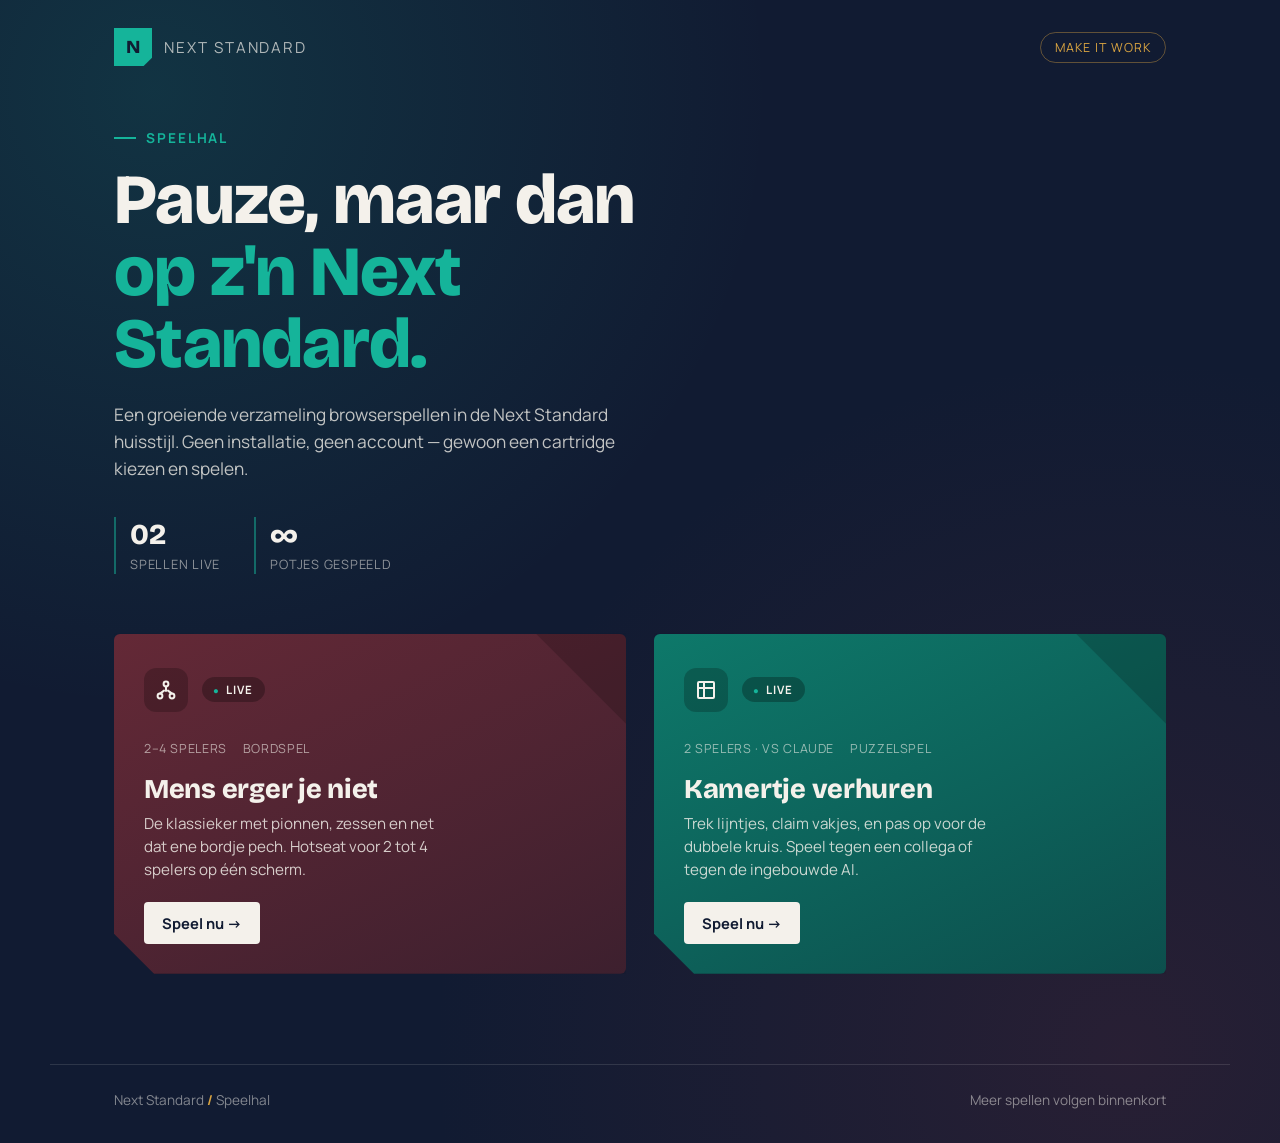
==== index.html @ e5231ab9 "Update game links in index.html" ====
<!DOCTYPE html>
<html lang="nl">
<head>
<meta charset="UTF-8">
<meta name="viewport" content="width=device-width, initial-scale=1.0">
<title>Next Standard — Speelhal</title>
<link rel="preconnect" href="https://fonts.googleapis.com">
<link rel="preconnect" href="https://fonts.gstatic.com" crossorigin>
<link href="https://fonts.googleapis.com/css2?family=Bricolage+Grotesque:opsz,wght@12..96,400..800&family=Manrope:wght@400;500;600;700&display=swap" rel="stylesheet">
<style>
  :root{
    --mint:#15B49A;
    --mint-deep:#0E8A76;
    --navy:#1B2A4A;
    --navy-deep:#111B32;
    --bordeaux:#7A2E3B;
    --oker:#D9A441;
    --paper:#F4F1EB;
    --ink:#101418;
    --card-radius:6px;
  }
  *{box-sizing:border-box;}
  html,body{margin:0;padding:0;}
  body{
    background:var(--navy-deep);
    background-image:
      radial-gradient(circle at 12% 8%, rgba(21,180,154,0.16), transparent 40%),
      radial-gradient(circle at 88% 92%, rgba(122,46,59,0.22), transparent 45%);
    color:var(--paper);
    font-family:'Manrope', sans-serif;
    min-height:100vh;
    overflow-x:hidden;
  }
  h1,h2,h3,.display{
    font-family:'Bricolage Grotesque', sans-serif;
    font-weight:800;
    letter-spacing:-0.01em;
    margin:0;
  }

  /* ---------- Topbar ---------- */
  .topbar{
    display:flex;
    align-items:center;
    justify-content:space-between;
    padding:28px clamp(20px,5vw,64px) 0;
    max-width:1180px;
    margin:0 auto;
  }
  .brandmark{
    display:flex;
    align-items:center;
    gap:12px;
  }
  .brandmark .n{
    width:38px;height:38px;
    background:var(--mint);
    color:var(--navy-deep);
    display:flex;align-items:center;justify-content:center;
    font-family:'Bricolage Grotesque',sans-serif;
    font-weight:800;
    font-size:1.15rem;
    clip-path: polygon(0 0, 100% 0, 100% 78%, 78% 100%, 0 100%);
  }
  .brandmark span{
    font-size:0.95rem;
    letter-spacing:0.12em;
    text-transform:uppercase;
    color:rgba(244,241,235,0.7);
  }
  .tag-pill{
    font-size:0.78rem;
    letter-spacing:0.08em;
    text-transform:uppercase;
    color:var(--oker);
    border:1px solid rgba(217,164,65,0.4);
    padding:6px 14px;
    border-radius:999px;
  }

  /* ---------- Hero ---------- */
  .hero{
    position:relative;
    max-width:1180px;
    margin:0 auto;
    padding:56px clamp(20px,5vw,64px) 40px;
  }
  .eyebrow{
    display:inline-flex;
    align-items:center;
    gap:10px;
    color:var(--mint);
    font-size:0.85rem;
    font-weight:700;
    letter-spacing:0.14em;
    text-transform:uppercase;
    margin-bottom:18px;
  }
  .eyebrow::before{
    content:"";
    width:22px;height:2px;
    background:var(--mint);
    display:inline-block;
  }
  .hero h1{
    font-size:clamp(2.4rem, 6vw, 4.4rem);
    line-height:1.02;
    max-width:14ch;
  }
  .hero h1 em{
    font-style:normal;
    color:var(--mint);
  }
  .hero p{
    max-width:46ch;
    margin-top:22px;
    font-size:1.08rem;
    line-height:1.55;
    color:rgba(244,241,235,0.78);
  }
  .hero-count{
    margin-top:34px;
    display:flex;
    gap:34px;
    flex-wrap:wrap;
  }
  .hero-count div{
    border-left:2px solid rgba(21,180,154,0.5);
    padding-left:14px;
  }
  .hero-count .num{
    font-family:'Bricolage Grotesque',sans-serif;
    font-weight:800;
    font-size:1.8rem;
    color:var(--paper);
    display:block;
  }
  .hero-count .lbl{
    font-size:0.8rem;
    color:rgba(244,241,235,0.55);
    text-transform:uppercase;
    letter-spacing:0.06em;
  }

  /* ---------- Cartridge shelf ---------- */
  .shelf{
    max-width:1180px;
    margin:0 auto;
    padding:20px clamp(20px,5vw,64px) 90px;
    display:grid;
    grid-template-columns:1fr 1fr;
    gap:28px;
  }
  @media (max-width:760px){
    .shelf{grid-template-columns:1fr;}
  }

  .cartridge{
    position:relative;
    border-radius:var(--card-radius);
    padding:34px 30px 30px;
    min-height:340px;
    display:flex;
    flex-direction:column;
    justify-content:flex-end;
    text-decoration:none;
    color:inherit;
    overflow:hidden;
    isolation:isolate;
    transition:transform 0.35s cubic-bezier(.2,.8,.2,1), box-shadow 0.35s ease;
    box-shadow:0 18px 40px -18px rgba(0,0,0,0.55);
    clip-path: polygon(0 0, 100% 0, 100% 100%, 40px 100%, 0 calc(100% - 40px));
  }
  .cartridge:hover{
    transform:translateY(-6px);
    box-shadow:0 26px 52px -18px rgba(0,0,0,0.65);
  }
  .cartridge:focus-visible{
    outline:3px solid var(--paper);
    outline-offset:3px;
  }
  .cartridge .notch{
    position:absolute;
    top:0; right:0;
    width:90px;height:90px;
    background:rgba(0,0,0,0.18);
    clip-path: polygon(100% 0, 100% 100%, 0 0);
  }
  .cartridge .top-row{
    display:flex;
    align-items:center;
    gap:14px;
    margin-bottom:auto;
  }
  .cartridge .glyph{
    flex:none;
    width:44px;height:44px;
    border-radius:12px;
    display:flex;align-items:center;justify-content:center;
    background:rgba(0,0,0,0.22);
  }
  .cartridge .glyph svg{width:24px;height:24px;}

  .cartridge.mens{
    background:
      linear-gradient(155deg, rgba(11,20,36,0.2), rgba(11,20,36,0.55)),
      var(--bordeaux);
  }
  .cartridge.kamertje{
    background:
      linear-gradient(155deg, rgba(11,20,36,0.15), rgba(11,20,36,0.5)),
      var(--mint-deep);
  }

  .cartridge .status{
    font-size:0.72rem;
    font-weight:700;
    letter-spacing:0.1em;
    text-transform:uppercase;
    color:var(--paper);
    background:rgba(0,0,0,0.28);
    padding:5px 11px;
    border-radius:999px;
  }
  .cartridge .status::before{
    content:"●";
    color:var(--mint);
    margin-right:6px;
    font-size:0.6rem;
  }


  .cartridge h2{
    font-size:1.7rem;
    margin-bottom:8px;
  }
  .cartridge p{
    margin:0 0 20px;
    font-size:0.95rem;
    color:rgba(244,241,235,0.82);
    max-width:34ch;
    line-height:1.5;
  }
  .cartridge .cta{
    display:inline-flex;
    align-items:center;
    gap:8px;
    font-weight:700;
    font-size:0.92rem;
    color:var(--navy-deep);
    background:var(--paper);
    padding:11px 18px;
    border-radius:4px;
    width:fit-content;
    transition:gap 0.2s ease;
  }
  .cartridge:hover .cta{ gap:13px; }
  .cartridge .meta{
    display:flex;
    gap:16px;
    margin-bottom:16px;
    font-size:0.78rem;
    color:rgba(244,241,235,0.6);
    text-transform:uppercase;
    letter-spacing:0.05em;
  }

  /* ---------- Footer ---------- */
  footer{
    border-top:1px solid rgba(244,241,235,0.12);
    padding:26px clamp(20px,5vw,64px) 34px;
    max-width:1180px;
    margin:0 auto;
    display:flex;
    justify-content:space-between;
    align-items:center;
    flex-wrap:wrap;
    gap:10px;
  }
  footer .slash{
    font-size:0.85rem;
    color:rgba(244,241,235,0.5);
  }
  footer .slash b{ color:var(--oker); font-style:normal; }

  @media (prefers-reduced-motion: reduce){
    .cartridge{ transition:none; }
  }
</style>
</head>
<body>

  <div class="topbar">
    <div class="brandmark">
      <div class="n">N</div>
      <span>Next Standard</span>
    </div>
    <div class="tag-pill">Make it work</div>
  </div>

  <section class="hero">
    <div class="eyebrow">Speelhal</div>
    <h1>Pauze, maar dan <em>op z'n Next Standard.</em></h1>
    <p>Een groeiende verzameling browserspellen in de Next Standard huisstijl. Geen installatie, geen account — gewoon een cartridge kiezen en spelen.</p>
    <div class="hero-count">
      <div><span class="num">02</span><span class="lbl">Spellen live</span></div>
      <div><span class="num">∞</span><span class="lbl">Potjes gespeeld</span></div>
    </div>
  </section>

  <section class="shelf">

    <a class="cartridge mens" href="https://nickpraas.github.io/nextgames/mensergerjeniet.html" target="_blank" rel="noopener">
      <div class="notch"></div>
      <div class="top-row">
        <div class="glyph">
          <svg viewBox="0 0 24 24" fill="none" stroke="#F4F1EB" stroke-width="2" stroke-linecap="round" stroke-linejoin="round">
            <circle cx="6" cy="18" r="2.4"/>
            <circle cx="18" cy="18" r="2.4"/>
            <circle cx="12" cy="6" r="2.4"/>
            <path d="M12 8.4V13M6 15.6l4-3M18 15.6l-4-3"/>
          </svg>
        </div>
        <span class="status">Live</span>
      </div>
      <div class="meta">
        <span>2–4 spelers</span>
        <span>Bordspel</span>
      </div>
      <h2>Mens erger je niet</h2>
      <p>De klassieker met pionnen, zessen en net dat ene bordje pech. Hotseat voor 2 tot 4 spelers op één scherm.</p>
      <span class="cta">Speel nu →</span>
    </a>

    <a class="cartridge kamertje" href="https://nickpraas.github.io/nextgames/kamertjeverhuren.html" target="_blank" rel="noopener">
      <div class="notch"></div>
      <div class="top-row">
        <div class="glyph">
          <svg viewBox="0 0 24 24" fill="none" stroke="#F4F1EB" stroke-width="2" stroke-linecap="round" stroke-linejoin="round">
            <rect x="4" y="4" width="16" height="16" rx="1"/>
            <path d="M4 10h16M10 4v16"/>
          </svg>
        </div>
        <span class="status">Live</span>
      </div>
      <div class="meta">
        <span>2 spelers · vs Claude</span>
        <span>Puzzelspel</span>
      </div>
      <h2>Kamertje verhuren</h2>
      <p>Trek lijntjes, claim vakjes, en pas op voor de dubbele kruis. Speel tegen een collega of tegen de ingebouwde AI.</p>
      <span class="cta">Speel nu →</span>
    </a>

  </section>

  <footer>
    <div class="slash">Next Standard <b>/</b> Speelhal</div>
    <div class="slash">Meer spellen volgen binnenkort</div>
  </footer>

</body>
</html>
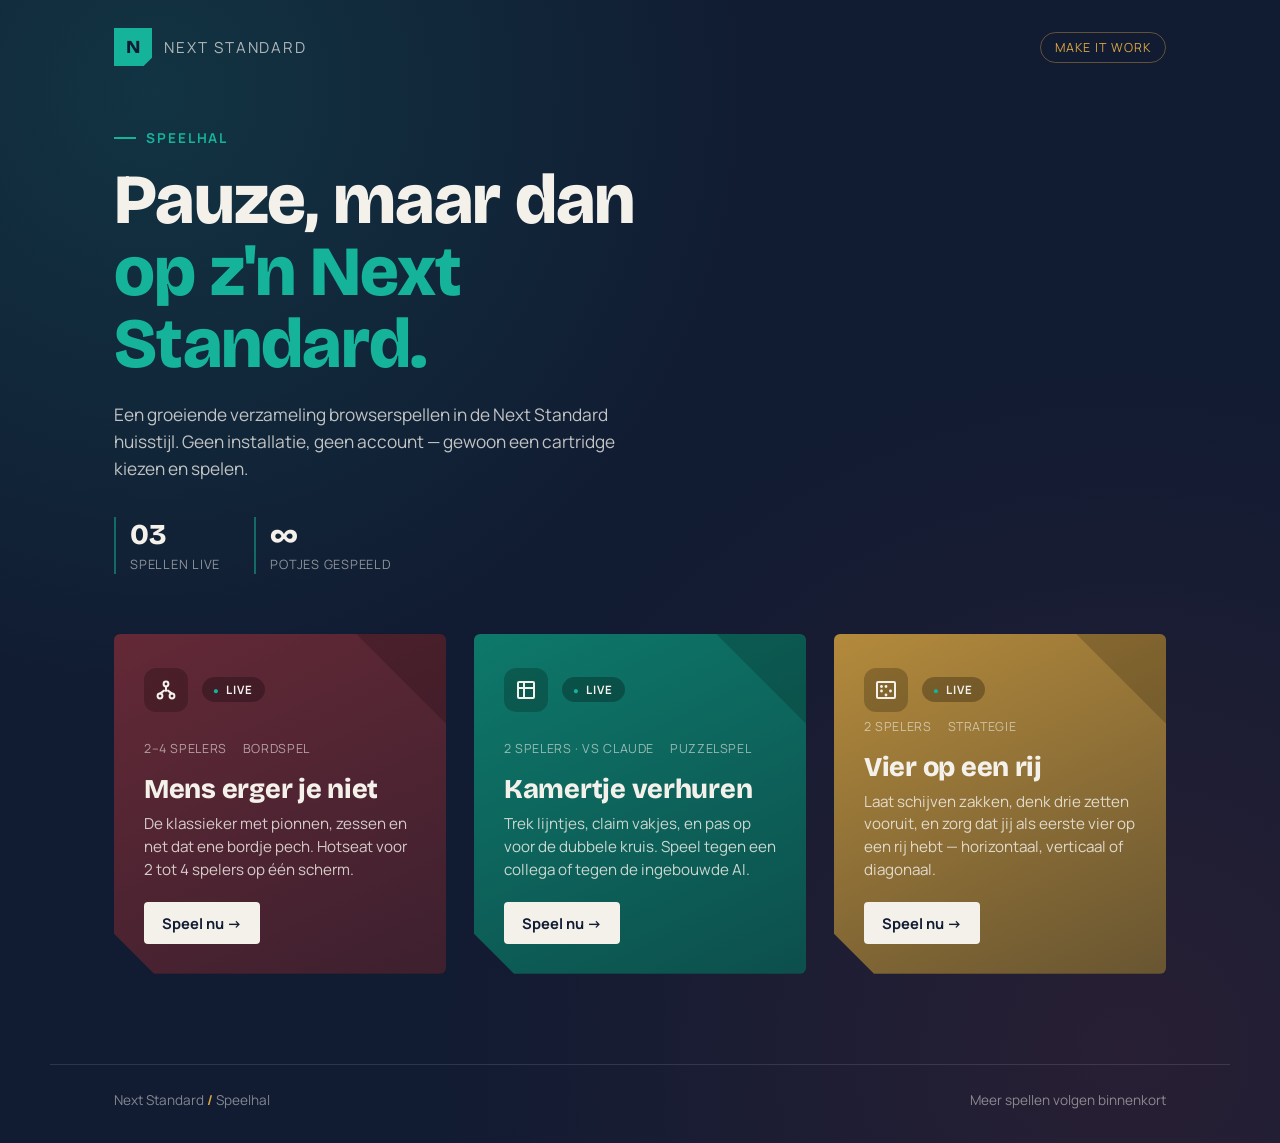
==== commit 45ab79a6: "Update grid layout and add new game section" ====
--- a/index.html
+++ b/index.html
@@ -148,10 +148,13 @@
     margin:0 auto;
     padding:20px clamp(20px,5vw,64px) 90px;
     display:grid;
-    grid-template-columns:1fr 1fr;
+    grid-template-columns:repeat(auto-fit, minmax(280px, 1fr));
     gap:28px;
   }
-  @media (max-width:760px){
+  @media (max-width:900px){
+    .shelf{grid-template-columns:1fr 1fr;}
+  }
+  @media (max-width:600px){
     .shelf{grid-template-columns:1fr;}
   }
 
@@ -211,6 +214,11 @@
       linear-gradient(155deg, rgba(11,20,36,0.15), rgba(11,20,36,0.5)),
       var(--mint-deep);
   }
+  .cartridge.vier{
+    background:
+      linear-gradient(155deg, rgba(11,20,36,0.18), rgba(11,20,36,0.55)),
+      var(--oker);
+  }
 
   .cartridge .status{
     font-size:0.72rem;
@@ -303,7 +311,7 @@
     <h1>Pauze, maar dan <em>op z'n Next Standard.</em></h1>
     <p>Een groeiende verzameling browserspellen in de Next Standard huisstijl. Geen installatie, geen account — gewoon een cartridge kiezen en spelen.</p>
     <div class="hero-count">
-      <div><span class="num">02</span><span class="lbl">Spellen live</span></div>
+      <div><span class="num">03</span><span class="lbl">Spellen live</span></div>
       <div><span class="num">∞</span><span class="lbl">Potjes gespeeld</span></div>
     </div>
   </section>
@@ -352,6 +360,30 @@
       <span class="cta">Speel nu →</span>
     </a>
 
+    <a class="cartridge vier" href="https://nickpraas.github.io/nextgames/vieropeenrij.html" target="_blank" rel="noopener">
+      <div class="notch"></div>
+      <div class="top-row">
+        <div class="glyph">
+          <svg viewBox="0 0 24 24" fill="none" stroke="#F4F1EB" stroke-width="2" stroke-linecap="round" stroke-linejoin="round">
+            <rect x="3" y="4" width="18" height="16" rx="1"/>
+            <circle cx="7.5" cy="8.5" r="1.4" fill="#F4F1EB" stroke="none"/>
+            <circle cx="12" cy="8.5" r="1.4" fill="#F4F1EB" stroke="none"/>
+            <circle cx="7.5" cy="13" r="1.4" fill="#F4F1EB" stroke="none"/>
+            <circle cx="16.5" cy="13" r="1.4" fill="#F4F1EB" stroke="none"/>
+            <circle cx="12" cy="17" r="1.4" fill="#F4F1EB" stroke="none"/>
+          </svg>
+        </div>
+        <span class="status">Live</span>
+      </div>
+      <div class="meta">
+        <span>2 spelers</span>
+        <span>Strategie</span>
+      </div>
+      <h2>Vier op een rij</h2>
+      <p>Laat schijven zakken, denk drie zetten vooruit, en zorg dat jij als eerste vier op een rij hebt — horizontaal, verticaal of diagonaal.</p>
+      <span class="cta">Speel nu →</span>
+    </a>
+
   </section>
 
   <footer>
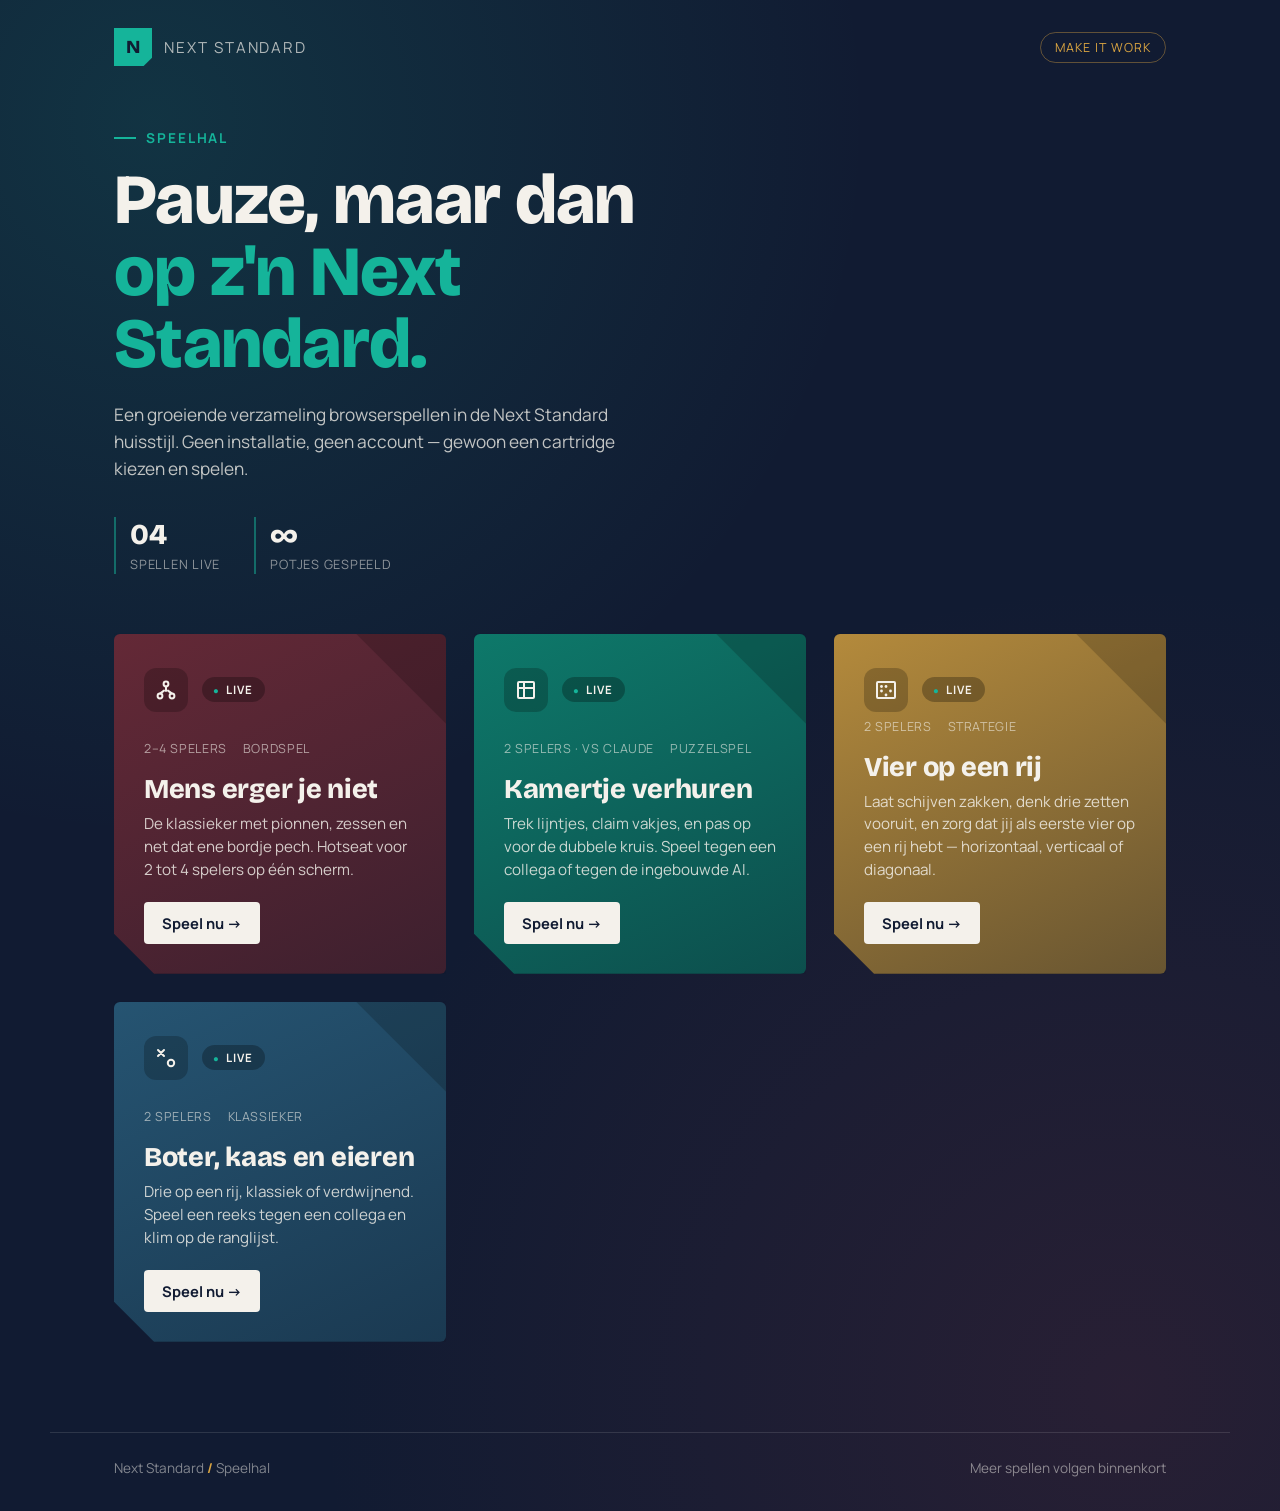
==== commit d4452079: "Add files via upload" ====
--- a/index.html
+++ b/index.html
@@ -15,6 +15,7 @@
     --navy-deep:#111B32;
     --bordeaux:#7A2E3B;
     --oker:#D9A441;
+    --petrol:#2A5F7F;
     --paper:#F4F1EB;
     --ink:#101418;
     --card-radius:6px;
@@ -219,6 +220,11 @@
       linear-gradient(155deg, rgba(11,20,36,0.18), rgba(11,20,36,0.55)),
       var(--oker);
   }
+  .cartridge.boter{
+    background:
+      linear-gradient(155deg, rgba(11,20,36,0.15), rgba(11,20,36,0.5)),
+      var(--petrol);
+  }
 
   .cartridge .status{
     font-size:0.72rem;
@@ -311,7 +317,7 @@
     <h1>Pauze, maar dan <em>op z'n Next Standard.</em></h1>
     <p>Een groeiende verzameling browserspellen in de Next Standard huisstijl. Geen installatie, geen account — gewoon een cartridge kiezen en spelen.</p>
     <div class="hero-count">
-      <div><span class="num">03</span><span class="lbl">Spellen live</span></div>
+      <div><span class="num">04</span><span class="lbl">Spellen live</span></div>
       <div><span class="num">∞</span><span class="lbl">Potjes gespeeld</span></div>
     </div>
   </section>
@@ -384,6 +390,26 @@
       <span class="cta">Speel nu →</span>
     </a>
 
+    <a class="cartridge boter" href="https://nickpraas.github.io/nextgames/boterkaaseieren.html" target="_blank" rel="noopener">
+      <div class="notch"></div>
+      <div class="top-row">
+        <div class="glyph">
+          <svg viewBox="0 0 24 24" fill="none" stroke="#F4F1EB" stroke-width="2" stroke-linecap="round" stroke-linejoin="round">
+            <path d="M4 4l6 6M10 4l-6 6"/>
+            <circle cx="17" cy="17" r="3.2"/>
+          </svg>
+        </div>
+        <span class="status">Live</span>
+      </div>
+      <div class="meta">
+        <span>2 spelers</span>
+        <span>Klassieker</span>
+      </div>
+      <h2>Boter, kaas en eieren</h2>
+      <p>Drie op een rij, klassiek of verdwijnend. Speel een reeks tegen een collega en klim op de ranglijst.</p>
+      <span class="cta">Speel nu →</span>
+    </a>
+
   </section>
 
   <footer>
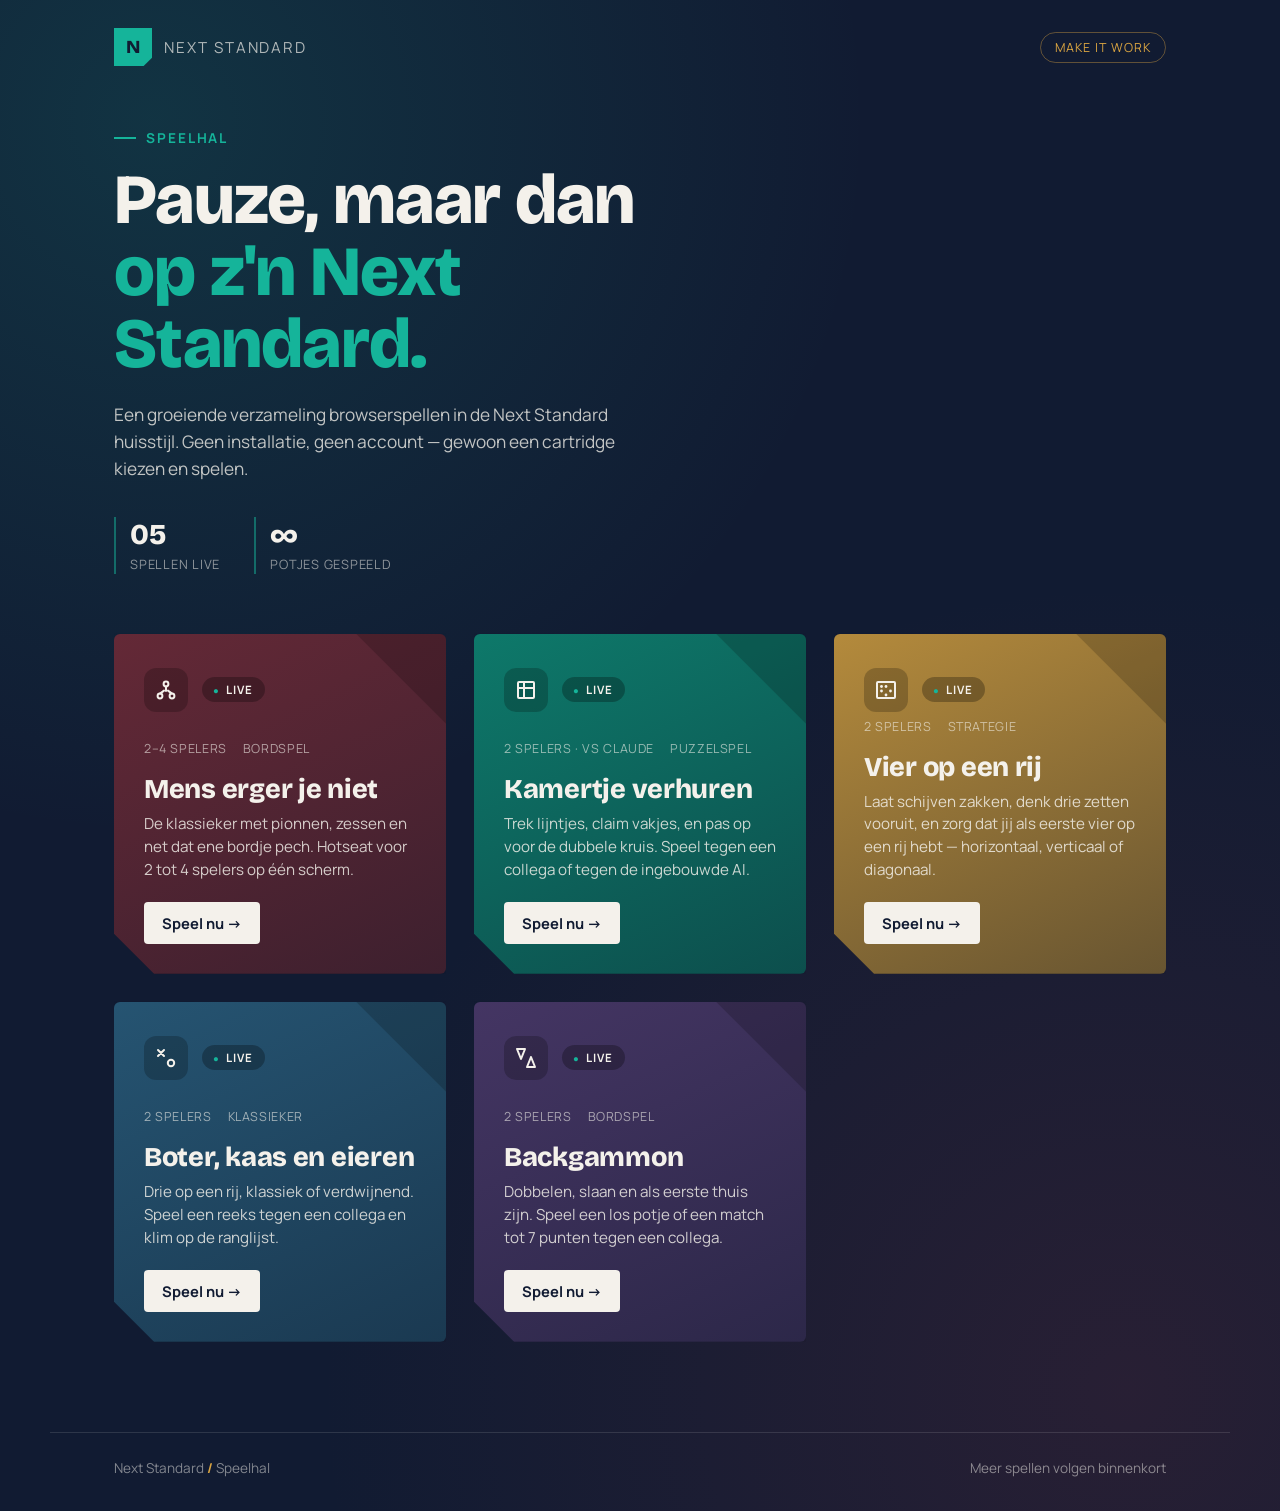
==== commit 408cea72: "Add files via upload" ====
--- a/index.html
+++ b/index.html
@@ -16,6 +16,7 @@
     --bordeaux:#7A2E3B;
     --oker:#D9A441;
     --petrol:#2A5F7F;
+    --aubergine:#4E3B6E;
     --paper:#F4F1EB;
     --ink:#101418;
     --card-radius:6px;
@@ -225,6 +226,11 @@
       linear-gradient(155deg, rgba(11,20,36,0.15), rgba(11,20,36,0.5)),
       var(--petrol);
   }
+  .cartridge.backgammon{
+    background:
+      linear-gradient(155deg, rgba(11,20,36,0.15), rgba(11,20,36,0.5)),
+      var(--aubergine);
+  }
 
   .cartridge .status{
     font-size:0.72rem;
@@ -317,7 +323,7 @@
     <h1>Pauze, maar dan <em>op z'n Next Standard.</em></h1>
     <p>Een groeiende verzameling browserspellen in de Next Standard huisstijl. Geen installatie, geen account — gewoon een cartridge kiezen en spelen.</p>
     <div class="hero-count">
-      <div><span class="num">04</span><span class="lbl">Spellen live</span></div>
+      <div><span class="num">05</span><span class="lbl">Spellen live</span></div>
       <div><span class="num">∞</span><span class="lbl">Potjes gespeeld</span></div>
     </div>
   </section>
@@ -410,6 +416,26 @@
       <span class="cta">Speel nu →</span>
     </a>
 
+    <a class="cartridge backgammon" href="https://nickpraas.github.io/nextgames/backgammon.html" target="_blank" rel="noopener">
+      <div class="notch"></div>
+      <div class="top-row">
+        <div class="glyph">
+          <svg viewBox="0 0 24 24" fill="none" stroke="#F4F1EB" stroke-width="2" stroke-linecap="round" stroke-linejoin="round">
+            <path d="M3 3h8l-4 10z"/>
+            <path d="M13 21h8l-4-10z"/>
+          </svg>
+        </div>
+        <span class="status">Live</span>
+      </div>
+      <div class="meta">
+        <span>2 spelers</span>
+        <span>Bordspel</span>
+      </div>
+      <h2>Backgammon</h2>
+      <p>Dobbelen, slaan en als eerste thuis zijn. Speel een los potje of een match tot 7 punten tegen een collega.</p>
+      <span class="cta">Speel nu →</span>
+    </a>
+
   </section>
 
   <footer>
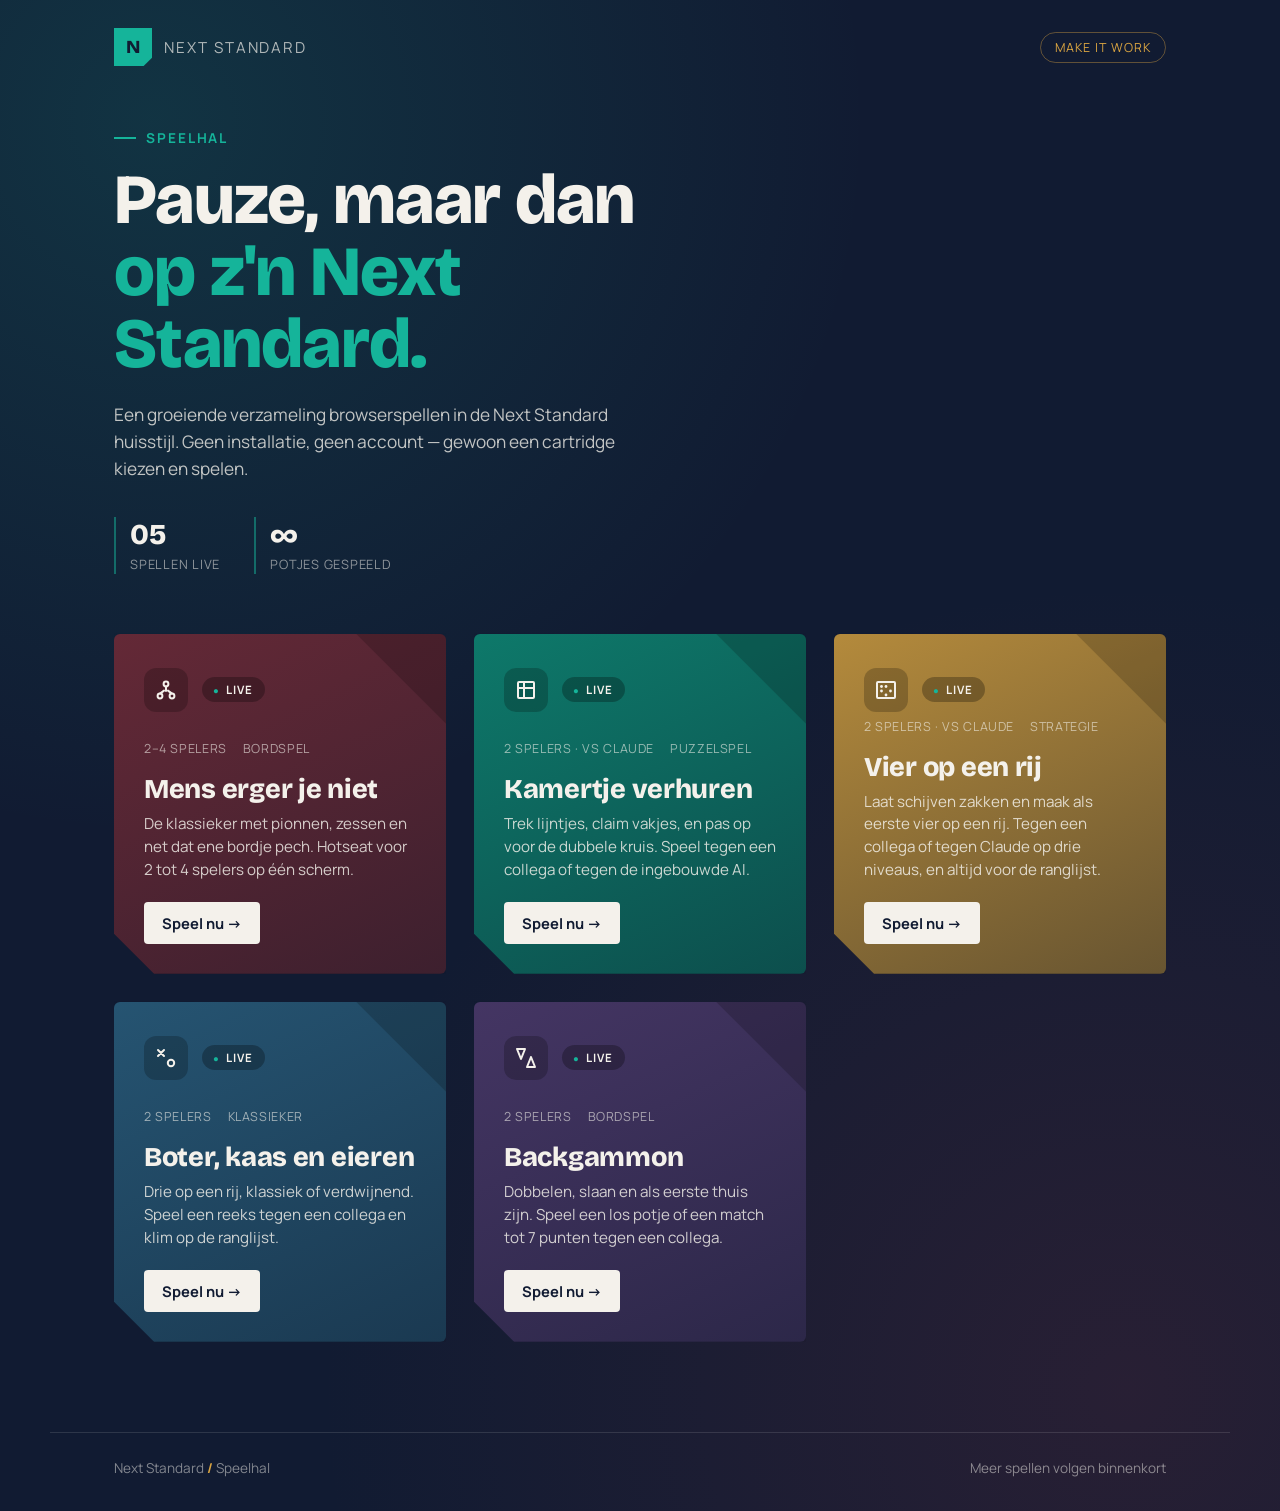
==== commit 44675ae4: "Add files via upload" ====
--- a/index.html
+++ b/index.html
@@ -388,11 +388,11 @@
         <span class="status">Live</span>
       </div>
       <div class="meta">
-        <span>2 spelers</span>
+        <span>2 spelers · vs Claude</span>
         <span>Strategie</span>
       </div>
       <h2>Vier op een rij</h2>
-      <p>Laat schijven zakken, denk drie zetten vooruit, en zorg dat jij als eerste vier op een rij hebt — horizontaal, verticaal of diagonaal.</p>
+      <p>Laat schijven zakken en maak als eerste vier op een rij. Tegen een collega of tegen Claude op drie niveaus, en altijd voor de ranglijst.</p>
       <span class="cta">Speel nu →</span>
     </a>
 
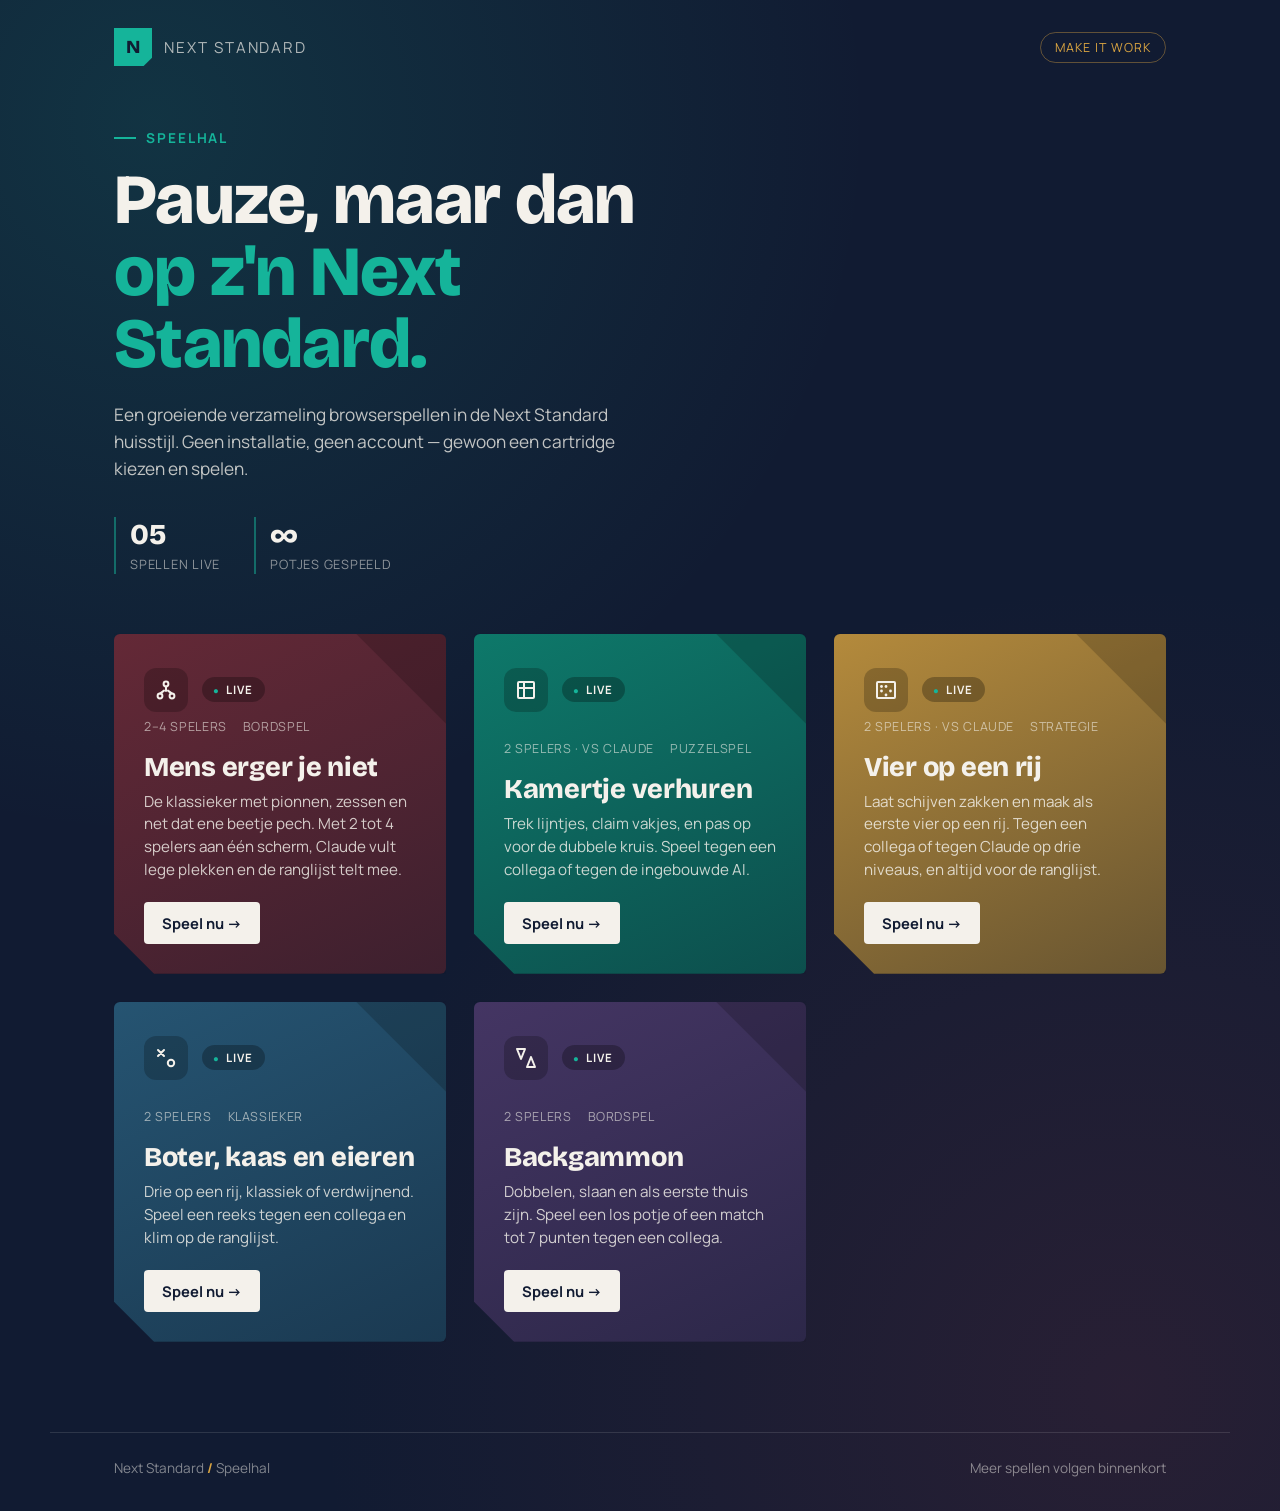
==== commit 38db3921: "Add files via upload" ====
--- a/index.html
+++ b/index.html
@@ -348,7 +348,7 @@
         <span>Bordspel</span>
       </div>
       <h2>Mens erger je niet</h2>
-      <p>De klassieker met pionnen, zessen en net dat ene bordje pech. Hotseat voor 2 tot 4 spelers op één scherm.</p>
+      <p>De klassieker met pionnen, zessen en net dat ene beetje pech. Met 2 tot 4 spelers aan één scherm, Claude vult lege plekken en de ranglijst telt mee.</p>
       <span class="cta">Speel nu →</span>
     </a>
 
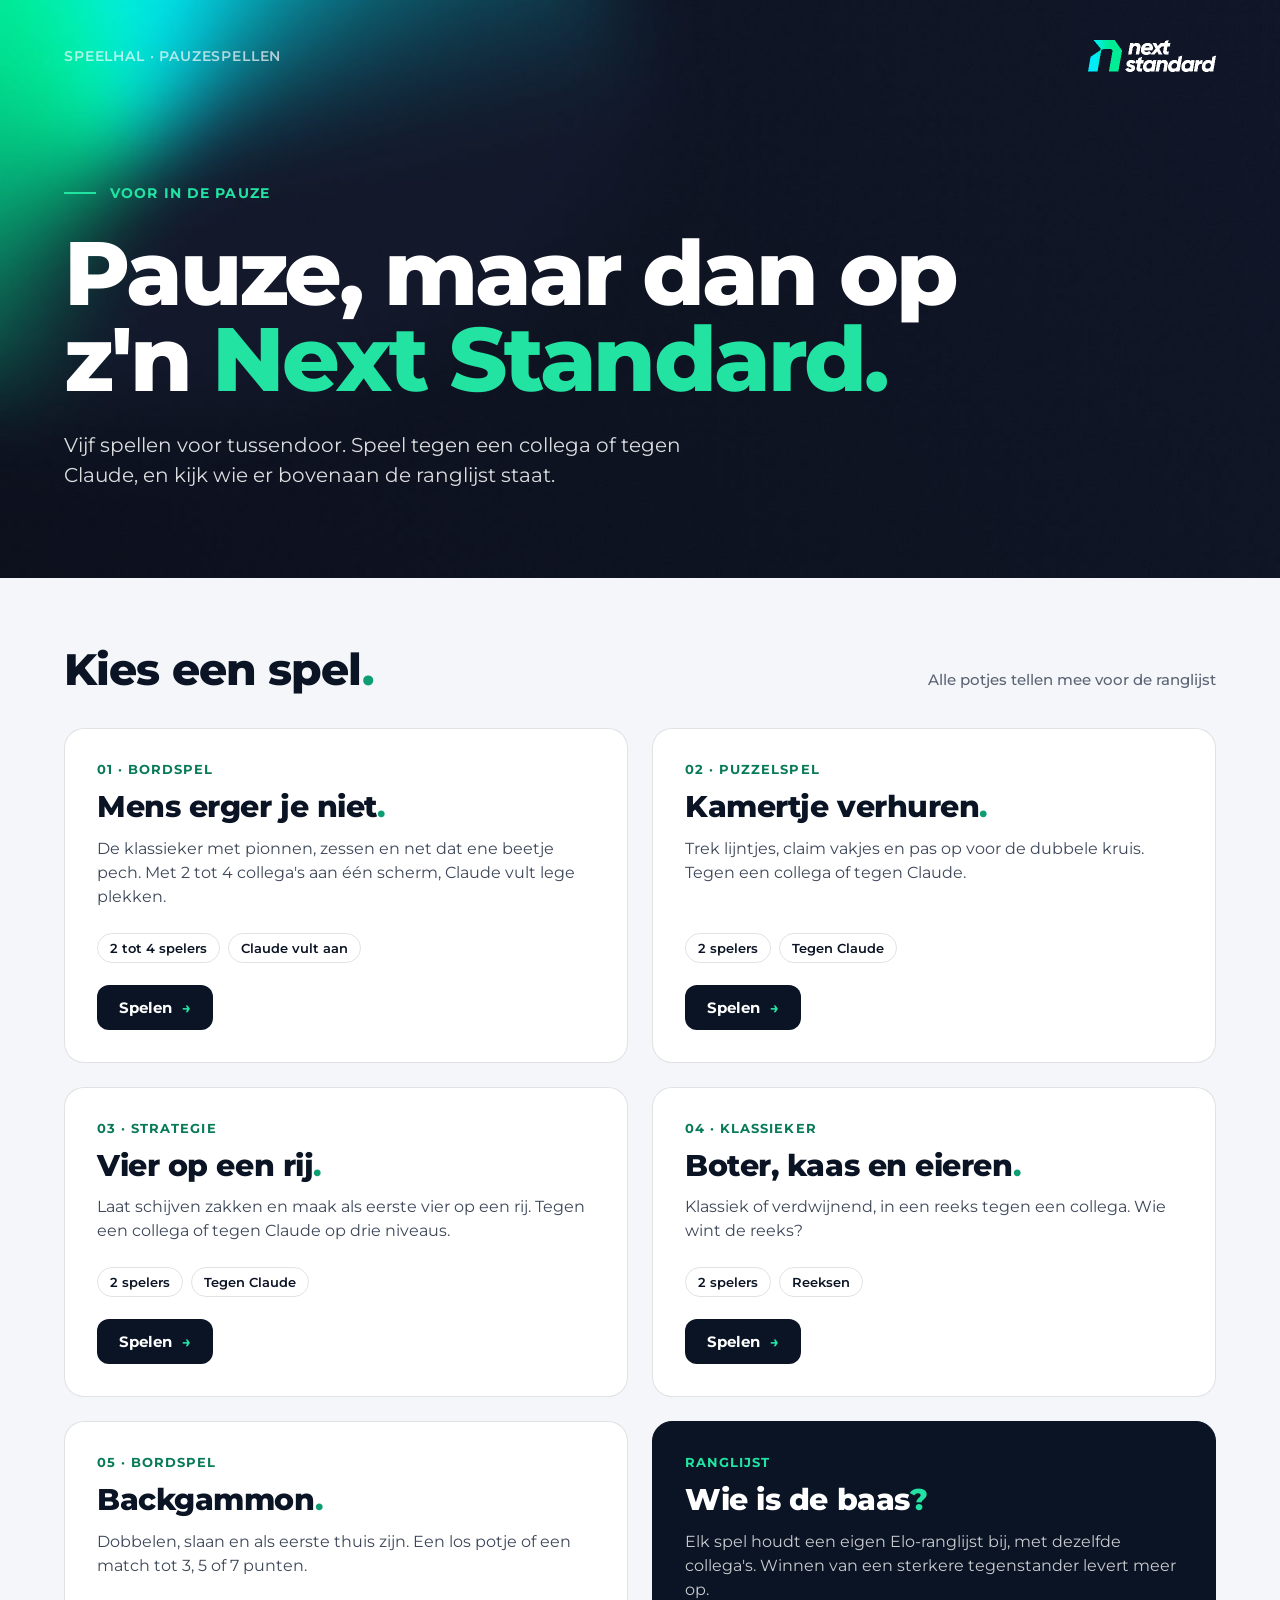
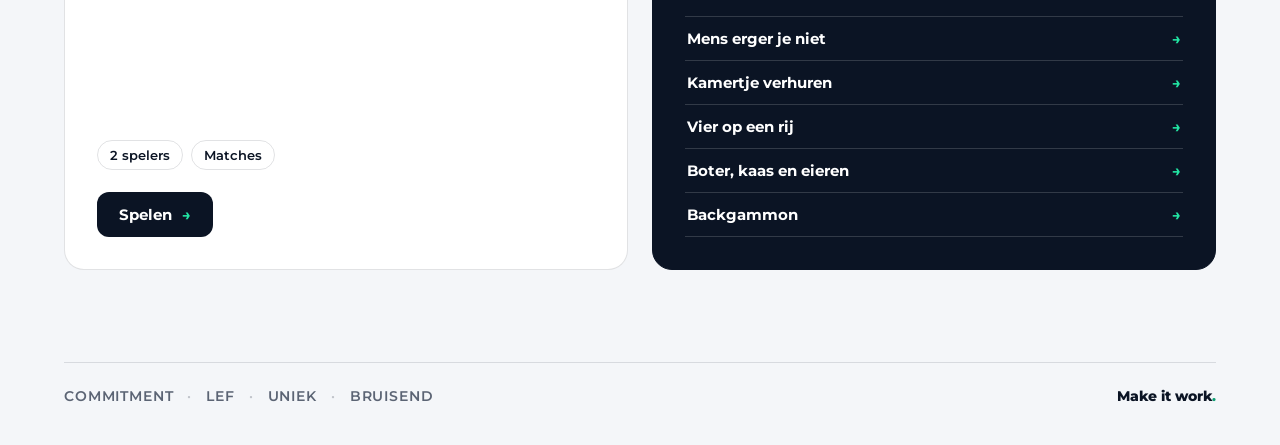
==== commit 4a4cf18a: "Add files via upload" ====
--- a/index.html
+++ b/index.html
@@ -3,445 +3,165 @@
 <head>
 <meta charset="UTF-8">
 <meta name="viewport" content="width=device-width, initial-scale=1.0">
-<title>Next Standard — Speelhal</title>
+<title>Speelhal — Next Standard</title>
 <link rel="preconnect" href="https://fonts.googleapis.com">
 <link rel="preconnect" href="https://fonts.gstatic.com" crossorigin>
-<link href="https://fonts.googleapis.com/css2?family=Bricolage+Grotesque:opsz,wght@12..96,400..800&family=Manrope:wght@400;500;600;700&display=swap" rel="stylesheet">
+<link href="https://fonts.googleapis.com/css2?family=Montserrat:wght@400;500;600;700;800&display=swap" rel="stylesheet">
+<link rel="stylesheet" href="speelhal.css?v=2026-10-19">
 <style>
-  :root{
-    --mint:#15B49A;
-    --mint-deep:#0E8A76;
-    --navy:#1B2A4A;
-    --navy-deep:#111B32;
-    --bordeaux:#7A2E3B;
-    --oker:#D9A441;
-    --petrol:#2A5F7F;
-    --aubergine:#4E3B6E;
-    --paper:#F4F1EB;
-    --ink:#101418;
-    --card-radius:6px;
+  body { display: block; padding: 0; background: var(--paper-2); }
+  .hub-hero { padding: 40px 64px 88px; display: flex; flex-direction: column; gap: 112px; }
+  .hub-hero-top { display: flex; align-items: center; justify-content: space-between; gap: 24px; flex-wrap: wrap; }
+  .hub-kicker { font-size: 14px; font-weight: 600; letter-spacing: 0.06em; text-transform: uppercase; color: rgba(255,255,255,0.68); }
+  .hub-intro { max-width: 1040px; display: flex; flex-direction: column; gap: 28px; }
+  .hub-hero .eyebrow { color: var(--accent); }
+  .hub-title {
+    font-family: var(--font-display); font-weight: 800; color: #fff;
+    font-size: clamp(48px, 7vw, 96px); line-height: 0.96; letter-spacing: -0.035em; text-wrap: balance;
   }
-  *{box-sizing:border-box;}
-  html,body{margin:0;padding:0;}
-  body{
-    background:var(--navy-deep);
-    background-image:
-      radial-gradient(circle at 12% 8%, rgba(21,180,154,0.16), transparent 40%),
-      radial-gradient(circle at 88% 92%, rgba(122,46,59,0.22), transparent 45%);
-    color:var(--paper);
-    font-family:'Manrope', sans-serif;
-    min-height:100vh;
-    overflow-x:hidden;
+  .hub-title span { color: var(--accent); }
+  .hub-lead { max-width: 680px; font-size: 20px; line-height: 1.5; color: rgba(255,255,255,0.86); }
+
+  .hub-main { padding: 64px; display: flex; flex-direction: column; gap: 32px; max-width: 1440px; margin: 0 auto; }
+  .hub-head { display: flex; align-items: baseline; justify-content: space-between; gap: 12px 24px; flex-wrap: wrap; }
+  .hub-head h2 { font-family: var(--font-display); font-weight: 800; font-size: 44px; letter-spacing: -0.02em; }
+  .hub-head h2::after { content: '.'; color: var(--accent-strong); }
+  .hub-head span { font-size: 15px; font-weight: 500; color: var(--muted); }
+
+  .hub-grid { display: grid; grid-template-columns: repeat(auto-fill, minmax(min(100%, 380px), 1fr)); gap: 24px; }
+  .hub-card {
+    background: var(--paper); border: 1px solid var(--line); border-radius: var(--radius);
+    padding: 32px; display: flex; flex-direction: column; gap: 14px;
+    transition: box-shadow .2s, transform .2s;
   }
-  h1,h2,h3,.display{
-    font-family:'Bricolage Grotesque', sans-serif;
-    font-weight:800;
-    letter-spacing:-0.01em;
-    margin:0;
+  .hub-card:hover { box-shadow: 0 24px 60px -36px rgba(11,20,36,0.35); transform: translateY(-2px); }
+  .hub-num { font-size: 13px; font-weight: 700; letter-spacing: 0.08em; text-transform: uppercase; color: var(--accent-ink); }
+  .hub-card h3 { font-family: var(--font-display); font-weight: 800; font-size: 30px; line-height: 1.05; letter-spacing: -0.015em; }
+  .hub-card h3::after { content: '.'; color: var(--accent-strong); }
+  .hub-card p { font-size: 16px; line-height: 1.5; color: var(--ink-soft); }
+  .hub-tags { display: flex; gap: 8px; flex-wrap: wrap; margin-top: auto; padding-top: 10px; }
+  .hub-tags span { font-size: 13px; font-weight: 600; padding: 6px 12px; border: 1px solid var(--line); border-radius: 999px; }
+  .hub-play {
+    align-self: flex-start; margin-top: 8px; background: var(--ink); color: #fff; text-decoration: none;
+    font-weight: 700; font-size: 15px; padding: 13px 22px; border-radius: var(--radius-sm);
+    display: inline-flex; gap: 10px; align-items: center; transition: background .15s;
   }
+  .hub-play span { color: var(--accent); transition: transform .18s; }
+  .hub-play:hover { background: var(--ink-2); }
+  .hub-play:hover span { transform: translateX(4px); }
+  /* hele kaart klikbaar via de knop */
+  .hub-card { position: relative; }
+  .hub-card .hub-play::after { content: ''; position: absolute; inset: 0; border-radius: var(--radius); }
 
-  /* ---------- Topbar ---------- */
-  .topbar{
-    display:flex;
-    align-items:center;
-    justify-content:space-between;
-    padding:28px clamp(20px,5vw,64px) 0;
-    max-width:1180px;
-    margin:0 auto;
+  .hub-rank { background: var(--ink); color: #fff; border-color: var(--ink); }
+  .hub-rank:hover { transform: none; box-shadow: none; }
+  .hub-rank .hub-num { color: var(--accent); }
+  .hub-rank h3::after { content: '?'; color: var(--accent); }
+  .hub-rank p { color: rgba(255,255,255,0.78); }
+  .hub-rank ul { list-style: none; display: flex; flex-direction: column; margin-top: auto; border-top: 1px solid var(--line-on-dark); }
+  .hub-rank li a {
+    display: flex; justify-content: space-between; align-items: center; gap: 12px;
+    padding: 12px 2px; border-bottom: 1px solid var(--line-on-dark);
+    color: #fff; text-decoration: none; font-weight: 700; font-size: 15px;
   }
-  .brandmark{
-    display:flex;
-    align-items:center;
-    gap:12px;
-  }
-  .brandmark .n{
-    width:38px;height:38px;
-    background:var(--mint);
-    color:var(--navy-deep);
-    display:flex;align-items:center;justify-content:center;
-    font-family:'Bricolage Grotesque',sans-serif;
-    font-weight:800;
-    font-size:1.15rem;
-    clip-path: polygon(0 0, 100% 0, 100% 78%, 78% 100%, 0 100%);
-  }
-  .brandmark span{
-    font-size:0.95rem;
-    letter-spacing:0.12em;
-    text-transform:uppercase;
-    color:rgba(244,241,235,0.7);
-  }
-  .tag-pill{
-    font-size:0.78rem;
-    letter-spacing:0.08em;
-    text-transform:uppercase;
-    color:var(--oker);
-    border:1px solid rgba(217,164,65,0.4);
-    padding:6px 14px;
-    border-radius:999px;
-  }
+  .hub-rank li a span { color: var(--accent); transition: transform .18s; }
+  .hub-rank li a:hover { color: var(--accent); }
+  .hub-rank li a:hover span { transform: translateX(4px); }
 
-  /* ---------- Hero ---------- */
-  .hero{
-    position:relative;
-    max-width:1180px;
-    margin:0 auto;
-    padding:56px clamp(20px,5vw,64px) 40px;
-  }
-  .eyebrow{
-    display:inline-flex;
-    align-items:center;
-    gap:10px;
-    color:var(--mint);
-    font-size:0.85rem;
-    font-weight:700;
-    letter-spacing:0.14em;
-    text-transform:uppercase;
-    margin-bottom:18px;
-  }
-  .eyebrow::before{
-    content:"";
-    width:22px;height:2px;
-    background:var(--mint);
-    display:inline-block;
-  }
-  .hero h1{
-    font-size:clamp(2.4rem, 6vw, 4.4rem);
-    line-height:1.02;
-    max-width:14ch;
-  }
-  .hero h1 em{
-    font-style:normal;
-    color:var(--mint);
-  }
-  .hero p{
-    max-width:46ch;
-    margin-top:22px;
-    font-size:1.08rem;
-    line-height:1.55;
-    color:rgba(244,241,235,0.78);
-  }
-  .hero-count{
-    margin-top:34px;
-    display:flex;
-    gap:34px;
-    flex-wrap:wrap;
-  }
-  .hero-count div{
-    border-left:2px solid rgba(21,180,154,0.5);
-    padding-left:14px;
-  }
-  .hero-count .num{
-    font-family:'Bricolage Grotesque',sans-serif;
-    font-weight:800;
-    font-size:1.8rem;
-    color:var(--paper);
-    display:block;
-  }
-  .hero-count .lbl{
-    font-size:0.8rem;
-    color:rgba(244,241,235,0.55);
-    text-transform:uppercase;
-    letter-spacing:0.06em;
-  }
+  .hub-foot { padding: 28px 64px 40px; max-width: 1440px; margin: 0 auto; }
 
-  /* ---------- Cartridge shelf ---------- */
-  .shelf{
-    max-width:1180px;
-    margin:0 auto;
-    padding:20px clamp(20px,5vw,64px) 90px;
-    display:grid;
-    grid-template-columns:repeat(auto-fit, minmax(280px, 1fr));
-    gap:28px;
-  }
-  @media (max-width:900px){
-    .shelf{grid-template-columns:1fr 1fr;}
-  }
-  @media (max-width:600px){
-    .shelf{grid-template-columns:1fr;}
-  }
-
-  .cartridge{
-    position:relative;
-    border-radius:var(--card-radius);
-    padding:34px 30px 30px;
-    min-height:340px;
-    display:flex;
-    flex-direction:column;
-    justify-content:flex-end;
-    text-decoration:none;
-    color:inherit;
-    overflow:hidden;
-    isolation:isolate;
-    transition:transform 0.35s cubic-bezier(.2,.8,.2,1), box-shadow 0.35s ease;
-    box-shadow:0 18px 40px -18px rgba(0,0,0,0.55);
-    clip-path: polygon(0 0, 100% 0, 100% 100%, 40px 100%, 0 calc(100% - 40px));
-  }
-  .cartridge:hover{
-    transform:translateY(-6px);
-    box-shadow:0 26px 52px -18px rgba(0,0,0,0.65);
-  }
-  .cartridge:focus-visible{
-    outline:3px solid var(--paper);
-    outline-offset:3px;
-  }
-  .cartridge .notch{
-    position:absolute;
-    top:0; right:0;
-    width:90px;height:90px;
-    background:rgba(0,0,0,0.18);
-    clip-path: polygon(100% 0, 100% 100%, 0 0);
-  }
-  .cartridge .top-row{
-    display:flex;
-    align-items:center;
-    gap:14px;
-    margin-bottom:auto;
-  }
-  .cartridge .glyph{
-    flex:none;
-    width:44px;height:44px;
-    border-radius:12px;
-    display:flex;align-items:center;justify-content:center;
-    background:rgba(0,0,0,0.22);
-  }
-  .cartridge .glyph svg{width:24px;height:24px;}
-
-  .cartridge.mens{
-    background:
-      linear-gradient(155deg, rgba(11,20,36,0.2), rgba(11,20,36,0.55)),
-      var(--bordeaux);
-  }
-  .cartridge.kamertje{
-    background:
-      linear-gradient(155deg, rgba(11,20,36,0.15), rgba(11,20,36,0.5)),
-      var(--mint-deep);
-  }
-  .cartridge.vier{
-    background:
-      linear-gradient(155deg, rgba(11,20,36,0.18), rgba(11,20,36,0.55)),
-      var(--oker);
-  }
-  .cartridge.boter{
-    background:
-      linear-gradient(155deg, rgba(11,20,36,0.15), rgba(11,20,36,0.5)),
-      var(--petrol);
-  }
-  .cartridge.backgammon{
-    background:
-      linear-gradient(155deg, rgba(11,20,36,0.15), rgba(11,20,36,0.5)),
-      var(--aubergine);
-  }
-
-  .cartridge .status{
-    font-size:0.72rem;
-    font-weight:700;
-    letter-spacing:0.1em;
-    text-transform:uppercase;
-    color:var(--paper);
-    background:rgba(0,0,0,0.28);
-    padding:5px 11px;
-    border-radius:999px;
-  }
-  .cartridge .status::before{
-    content:"●";
-    color:var(--mint);
-    margin-right:6px;
-    font-size:0.6rem;
-  }
-
-
-  .cartridge h2{
-    font-size:1.7rem;
-    margin-bottom:8px;
-  }
-  .cartridge p{
-    margin:0 0 20px;
-    font-size:0.95rem;
-    color:rgba(244,241,235,0.82);
-    max-width:34ch;
-    line-height:1.5;
-  }
-  .cartridge .cta{
-    display:inline-flex;
-    align-items:center;
-    gap:8px;
-    font-weight:700;
-    font-size:0.92rem;
-    color:var(--navy-deep);
-    background:var(--paper);
-    padding:11px 18px;
-    border-radius:4px;
-    width:fit-content;
-    transition:gap 0.2s ease;
-  }
-  .cartridge:hover .cta{ gap:13px; }
-  .cartridge .meta{
-    display:flex;
-    gap:16px;
-    margin-bottom:16px;
-    font-size:0.78rem;
-    color:rgba(244,241,235,0.6);
-    text-transform:uppercase;
-    letter-spacing:0.05em;
-  }
-
-  /* ---------- Footer ---------- */
-  footer{
-    border-top:1px solid rgba(244,241,235,0.12);
-    padding:26px clamp(20px,5vw,64px) 34px;
-    max-width:1180px;
-    margin:0 auto;
-    display:flex;
-    justify-content:space-between;
-    align-items:center;
-    flex-wrap:wrap;
-    gap:10px;
-  }
-  footer .slash{
-    font-size:0.85rem;
-    color:rgba(244,241,235,0.5);
-  }
-  footer .slash b{ color:var(--oker); font-style:normal; }
-
-  @media (prefers-reduced-motion: reduce){
-    .cartridge{ transition:none; }
+  @media (max-width: 640px) {
+    .hub-hero { padding: 24px 16px 56px; gap: 64px; }
+    .hub-hero .ns-logo { width: 104px; height: 26px; }
+    .hub-lead { font-size: 17px; }
+    .hub-main { padding: 40px 16px; gap: 24px; }
+    .hub-head h2 { font-size: 34px; }
+    .hub-card { padding: 24px; }
+    .hub-card h3 { font-size: 26px; }
+    .hub-foot { padding: 24px 16px 32px; }
   }
 </style>
 </head>
 <body>
+<header class="hub-hero gloed">
+  <div class="hub-hero-top">
+    <span class="hub-kicker">Speelhal · Pauzespellen</span>
+    <span class="ns-logo on-dark" role="img" aria-label="Next Standard"></span>
+  </div>
+  <div class="hub-intro">
+    <div class="eyebrow">Voor in de pauze</div>
+    <h1 class="hub-title">Pauze, maar dan op z'n <span>Next Standard.</span></h1>
+    <p class="hub-lead">Vijf spellen voor tussendoor. Speel tegen een collega of tegen Claude, en kijk wie er bovenaan de ranglijst staat.</p>
+  </div>
+</header>
 
-  <div class="topbar">
-    <div class="brandmark">
-      <div class="n">N</div>
-      <span>Next Standard</span>
-    </div>
-    <div class="tag-pill">Make it work</div>
+<main class="hub-main">
+  <div class="hub-head">
+    <h2>Kies een spel</h2>
+    <span>Alle potjes tellen mee voor de ranglijst</span>
   </div>
 
-  <section class="hero">
-    <div class="eyebrow">Speelhal</div>
-    <h1>Pauze, maar dan <em>op z'n Next Standard.</em></h1>
-    <p>Een groeiende verzameling browserspellen in de Next Standard huisstijl. Geen installatie, geen account — gewoon een cartridge kiezen en spelen.</p>
-    <div class="hero-count">
-      <div><span class="num">05</span><span class="lbl">Spellen live</span></div>
-      <div><span class="num">∞</span><span class="lbl">Potjes gespeeld</span></div>
-    </div>
-  </section>
+  <div class="hub-grid">
+    <article class="hub-card">
+      <div class="hub-num">01 · Bordspel</div>
+      <h3>Mens erger je niet</h3>
+      <p>De klassieker met pionnen, zessen en net dat ene beetje pech. Met 2 tot 4 collega's aan één scherm, Claude vult lege plekken.</p>
+      <div class="hub-tags"><span>2 tot 4 spelers</span><span>Claude vult aan</span></div>
+      <a class="hub-play" href="mensergerjeniet.html">Spelen <span>→</span></a>
+    </article>
 
-  <section class="shelf">
+    <article class="hub-card">
+      <div class="hub-num">02 · Puzzelspel</div>
+      <h3>Kamertje verhuren</h3>
+      <p>Trek lijntjes, claim vakjes en pas op voor de dubbele kruis. Tegen een collega of tegen Claude.</p>
+      <div class="hub-tags"><span>2 spelers</span><span>Tegen Claude</span></div>
+      <a class="hub-play" href="kamertjeverhuren.html">Spelen <span>→</span></a>
+    </article>
 
-    <a class="cartridge mens" href="https://nickpraas.github.io/nextgames/mensergerjeniet.html" target="_blank" rel="noopener">
-      <div class="notch"></div>
-      <div class="top-row">
-        <div class="glyph">
-          <svg viewBox="0 0 24 24" fill="none" stroke="#F4F1EB" stroke-width="2" stroke-linecap="round" stroke-linejoin="round">
-            <circle cx="6" cy="18" r="2.4"/>
-            <circle cx="18" cy="18" r="2.4"/>
-            <circle cx="12" cy="6" r="2.4"/>
-            <path d="M12 8.4V13M6 15.6l4-3M18 15.6l-4-3"/>
-          </svg>
-        </div>
-        <span class="status">Live</span>
-      </div>
-      <div class="meta">
-        <span>2–4 spelers</span>
-        <span>Bordspel</span>
-      </div>
-      <h2>Mens erger je niet</h2>
-      <p>De klassieker met pionnen, zessen en net dat ene beetje pech. Met 2 tot 4 spelers aan één scherm, Claude vult lege plekken en de ranglijst telt mee.</p>
-      <span class="cta">Speel nu →</span>
-    </a>
+    <article class="hub-card">
+      <div class="hub-num">03 · Strategie</div>
+      <h3>Vier op een rij</h3>
+      <p>Laat schijven zakken en maak als eerste vier op een rij. Tegen een collega of tegen Claude op drie niveaus.</p>
+      <div class="hub-tags"><span>2 spelers</span><span>Tegen Claude</span></div>
+      <a class="hub-play" href="vieropeenrij.html">Spelen <span>→</span></a>
+    </article>
 
-    <a class="cartridge kamertje" href="https://nickpraas.github.io/nextgames/kamertjeverhuren.html" target="_blank" rel="noopener">
-      <div class="notch"></div>
-      <div class="top-row">
-        <div class="glyph">
-          <svg viewBox="0 0 24 24" fill="none" stroke="#F4F1EB" stroke-width="2" stroke-linecap="round" stroke-linejoin="round">
-            <rect x="4" y="4" width="16" height="16" rx="1"/>
-            <path d="M4 10h16M10 4v16"/>
-          </svg>
-        </div>
-        <span class="status">Live</span>
-      </div>
-      <div class="meta">
-        <span>2 spelers · vs Claude</span>
-        <span>Puzzelspel</span>
-      </div>
-      <h2>Kamertje verhuren</h2>
-      <p>Trek lijntjes, claim vakjes, en pas op voor de dubbele kruis. Speel tegen een collega of tegen de ingebouwde AI.</p>
-      <span class="cta">Speel nu →</span>
-    </a>
+    <article class="hub-card">
+      <div class="hub-num">04 · Klassieker</div>
+      <h3>Boter, kaas en eieren</h3>
+      <p>Klassiek of verdwijnend, in een reeks tegen een collega. Wie wint de reeks?</p>
+      <div class="hub-tags"><span>2 spelers</span><span>Reeksen</span></div>
+      <a class="hub-play" href="boterkaaseieren.html">Spelen <span>→</span></a>
+    </article>
 
-    <a class="cartridge vier" href="https://nickpraas.github.io/nextgames/vieropeenrij.html" target="_blank" rel="noopener">
-      <div class="notch"></div>
-      <div class="top-row">
-        <div class="glyph">
-          <svg viewBox="0 0 24 24" fill="none" stroke="#F4F1EB" stroke-width="2" stroke-linecap="round" stroke-linejoin="round">
-            <rect x="3" y="4" width="18" height="16" rx="1"/>
-            <circle cx="7.5" cy="8.5" r="1.4" fill="#F4F1EB" stroke="none"/>
-            <circle cx="12" cy="8.5" r="1.4" fill="#F4F1EB" stroke="none"/>
-            <circle cx="7.5" cy="13" r="1.4" fill="#F4F1EB" stroke="none"/>
-            <circle cx="16.5" cy="13" r="1.4" fill="#F4F1EB" stroke="none"/>
-            <circle cx="12" cy="17" r="1.4" fill="#F4F1EB" stroke="none"/>
-          </svg>
-        </div>
-        <span class="status">Live</span>
-      </div>
-      <div class="meta">
-        <span>2 spelers · vs Claude</span>
-        <span>Strategie</span>
-      </div>
-      <h2>Vier op een rij</h2>
-      <p>Laat schijven zakken en maak als eerste vier op een rij. Tegen een collega of tegen Claude op drie niveaus, en altijd voor de ranglijst.</p>
-      <span class="cta">Speel nu →</span>
-    </a>
+    <article class="hub-card">
+      <div class="hub-num">05 · Bordspel</div>
+      <h3>Backgammon</h3>
+      <p>Dobbelen, slaan en als eerste thuis zijn. Een los potje of een match tot 3, 5 of 7 punten.</p>
+      <div class="hub-tags"><span>2 spelers</span><span>Matches</span></div>
+      <a class="hub-play" href="backgammon.html">Spelen <span>→</span></a>
+    </article>
 
-    <a class="cartridge boter" href="https://nickpraas.github.io/nextgames/boterkaaseieren.html" target="_blank" rel="noopener">
-      <div class="notch"></div>
-      <div class="top-row">
-        <div class="glyph">
-          <svg viewBox="0 0 24 24" fill="none" stroke="#F4F1EB" stroke-width="2" stroke-linecap="round" stroke-linejoin="round">
-            <path d="M4 4l6 6M10 4l-6 6"/>
-            <circle cx="17" cy="17" r="3.2"/>
-          </svg>
-        </div>
-        <span class="status">Live</span>
-      </div>
-      <div class="meta">
-        <span>2 spelers</span>
-        <span>Klassieker</span>
-      </div>
-      <h2>Boter, kaas en eieren</h2>
-      <p>Drie op een rij, klassiek of verdwijnend. Speel een reeks tegen een collega en klim op de ranglijst.</p>
-      <span class="cta">Speel nu →</span>
-    </a>
+    <article class="hub-card hub-rank">
+      <div class="hub-num">Ranglijst</div>
+      <h3>Wie is de baas</h3>
+      <p>Elk spel houdt een eigen Elo-ranglijst bij, met dezelfde collega's. Winnen van een sterkere tegenstander levert meer op.</p>
+      <ul>
+        <li><a href="mensergerjeniet.html#ranglijst">Mens erger je niet <span>→</span></a></li>
+        <li><a href="kamertjeverhuren.html#ranglijst">Kamertje verhuren <span>→</span></a></li>
+        <li><a href="vieropeenrij.html#ranglijst">Vier op een rij <span>→</span></a></li>
+        <li><a href="boterkaaseieren.html#ranglijst">Boter, kaas en eieren <span>→</span></a></li>
+        <li><a href="backgammon.html#ranglijst">Backgammon <span>→</span></a></li>
+      </ul>
+    </article>
+  </div>
+</main>
 
-    <a class="cartridge backgammon" href="https://nickpraas.github.io/nextgames/backgammon.html" target="_blank" rel="noopener">
-      <div class="notch"></div>
-      <div class="top-row">
-        <div class="glyph">
-          <svg viewBox="0 0 24 24" fill="none" stroke="#F4F1EB" stroke-width="2" stroke-linecap="round" stroke-linejoin="round">
-            <path d="M3 3h8l-4 10z"/>
-            <path d="M13 21h8l-4-10z"/>
-          </svg>
-        </div>
-        <span class="status">Live</span>
-      </div>
-      <div class="meta">
-        <span>2 spelers</span>
-        <span>Bordspel</span>
-      </div>
-      <h2>Backgammon</h2>
-      <p>Dobbelen, slaan en als eerste thuis zijn. Speel een los potje of een match tot 7 punten tegen een collega.</p>
-      <span class="cta">Speel nu →</span>
-    </a>
-
-  </section>
-
-  <footer>
-    <div class="slash">Next Standard <b>/</b> Speelhal</div>
-    <div class="slash">Meer spellen volgen binnenkort</div>
+<div class="hub-foot">
+  <footer class="footer">
+    <div class="vals"><span>Commitment</span><span>Lef</span><span>Uniek</span><span>Bruisend</span></div>
+    <div class="claim">Make it work</div>
   </footer>
-
+</div>
 </body>
 </html>
--- a/speelhal.css
+++ b/speelhal.css
@@ -0,0 +1,454 @@
+/*
+  Speelhal: gedeelde huisstijl voor alle spellen en de startpagina.
+  Gebaseerd op de Next Standard training-huisstijl: navy, wit en lichtgrijs, met groen
+  en cyaan als accent; Montserrat ExtraBold voor titels.
+*/
+:root {
+  /* Merk */
+  --ink:          #0B1424;
+  --ink-2:        #131F33;
+  --paper:        #FFFFFF;
+  --paper-2:      #F4F6F9;
+  --accent:       #22E3A2;   /* vlakken, stippen, knoppen */
+  --accent-2:     #29D3E0;
+  --accent-ink:   #087A58;   /* groene tekst op licht (AA) */
+  --accent-strong:#0E9E73;   /* groen op licht, alleen groot */
+  --danger:       #B42335;
+
+  /* Tekst en lijnen */
+  --muted:        #5B6474;
+  --muted-on-dark:rgba(255,255,255,0.72);
+  --line:         rgba(11,20,36,0.12);
+  --line-strong:  rgba(11,20,36,0.22);
+  --line-on-dark: rgba(255,255,255,0.16);
+
+  /* Spelers */
+  --p1:      #22E3A2;  --p1-dark: #0E9E73;  --p1-soft: #D3F8EB;   /* groen */
+  --p2:      #10B5D6;  --p2-dark: #0A7F99;  --p2-soft: #D2F1F7;   /* ijsblauw */
+  --p3:      #0B1424;  --p3-dark: #0B1424;  --p3-soft: #DCE0E8;   /* navy */
+  --p4:      #D9A23A;  --p4-dark: #8F6512;  --p4-soft: #F6E8C8;   /* amber */
+
+  /* Oude namen, zodat de spelstijlen blijven werken */
+  --brand-green: var(--accent);
+  --brand-blue:  var(--accent-2);
+  --blue-900: #0B1424;
+  --blue-700: #131F33;
+  --blue-500: #2B3A57;
+  --white:    #FFFFFF;
+  --grey-300: #F4F6F9;
+  --grey-400: #E9EDF2;
+  --grey-700: #E3E7EF;
+  --grey-900: #D4DAE5;
+  --bg:       var(--paper-2);
+  --bg-card:  var(--paper);
+  --ink-soft: #3D4759;
+  --ink-faint:var(--muted);
+
+  --radius:    20px;
+  --radius-sm: 12px;
+  --font-display: 'Montserrat', 'Gilroy', system-ui, sans-serif;
+  --font-body:    'Montserrat', system-ui, sans-serif;
+}
+
+* { box-sizing: border-box; margin: 0; padding: 0; }
+html, body {
+  background: var(--paper);
+  color: var(--ink);
+  font-family: var(--font-body);
+  min-height: 100vh;
+  -webkit-font-smoothing: antialiased;
+}
+body { display: flex; flex-direction: column; align-items: center; padding: 32px 24px 40px; }
+.app { width: 100%; max-width: 1312px; display: flex; flex-direction: column; gap: 40px; }
+[hidden] { display: none !important; }
+button, input, select { font-family: inherit; }
+:focus-visible { outline: 3px solid var(--accent-strong); outline-offset: 2px; }
+
+/* ---------- logo ---------- */
+.ns-logo {
+  display: inline-block; flex: none;
+  width: 128px; height: 32px;
+  background: url([data-uri]) left center / contain no-repeat;
+}
+.ns-logo.on-dark { background-image: url([data-uri]); }
+.gloed { background: var(--ink) url([data-uri]) left top / cover no-repeat; color: #fff; }
+
+/* ---------- top bar ---------- */
+.topbar { display: flex; align-items: center; justify-content: space-between; gap: 16px 24px; flex-wrap: wrap; }
+.crumbs { display: flex; align-items: center; gap: 12px; flex-wrap: wrap; font-size: 14px; font-weight: 600; letter-spacing: 0.06em; text-transform: uppercase; color: var(--muted); }
+.crumbs .crumb-sep { color: var(--line-strong); }
+.crumbs .crumb-current { color: var(--ink); }
+.back-link {
+  display: inline-flex; align-items: center; gap: 8px;
+  color: var(--ink); text-decoration: none;
+  font: inherit; font-weight: 700; letter-spacing: inherit; text-transform: inherit;
+  background: none; border: 0; padding: 6px 0; cursor: pointer;
+}
+.back-link:hover { color: var(--accent-ink); }
+.topbar-actions { display: flex; align-items: center; gap: 10px; flex-wrap: wrap; }
+.topbar-actions .ns-logo { margin-left: 14px; }
+.btn-uitleg {
+  background: var(--paper); border: 1px solid var(--line-strong); color: var(--ink);
+  border-radius: 999px; padding: 10px 18px; font-weight: 600; font-size: 14px; cursor: pointer;
+  transition: background .15s, color .15s, border-color .15s;
+}
+.btn-uitleg:hover { background: var(--ink); color: #fff; border-color: var(--ink); }
+
+/* ---------- koppen ---------- */
+.eyebrow, .hero-eyebrow, .modal-eyebrow, .winner-label {
+  display: flex; align-items: center; gap: 14px;
+  font-size: 14px; font-weight: 700; letter-spacing: 0.08em; text-transform: uppercase;
+  color: var(--accent-ink);
+}
+.eyebrow::before, .hero-eyebrow::before { content: ''; width: 32px; height: 2px; background: var(--accent); flex: none; }
+.page-title {
+  font-family: var(--font-display); font-weight: 800;
+  font-size: clamp(44px, 6vw, 72px); line-height: 1.0; letter-spacing: -0.03em;
+  text-wrap: balance;
+}
+.page-title .dot, .dot-accent { color: var(--accent-strong); }
+.lead { font-size: 18px; line-height: 1.55; color: var(--ink-soft); max-width: 560px; text-wrap: pretty; }
+
+/* ---------- opbouw: intro + setup ---------- */
+.view-main { display: flex; flex-direction: column; gap: 40px; }
+.setup-wrap { display: flex; flex-wrap: wrap; gap: 40px 64px; align-items: flex-start; }
+.intro { flex: 1 1 340px; max-width: 460px; display: flex; flex-direction: column; gap: 22px; }
+.app.playing .setup-wrap { display: none; }
+
+/* resume */
+.resume {
+  background: var(--paper-2); border: 1px solid var(--line); border-radius: var(--radius);
+  padding: 22px 24px; display: flex; flex-direction: column; gap: 14px; margin-top: 6px;
+}
+.resume-title { font-size: 13px; font-weight: 700; letter-spacing: 0.08em; text-transform: uppercase; color: var(--muted); }
+.resume-text { font-size: 17px; font-weight: 600; line-height: 1.4; color: var(--ink); }
+.resume-actions { display: flex; gap: 10px; flex-wrap: wrap; }
+
+/* setup-kaart */
+.setup {
+  flex: 999 1 540px; min-width: 0;
+  background: var(--paper); border: 1px solid var(--line); border-radius: 24px;
+  padding: 34px; display: flex; flex-direction: column; gap: 26px;
+  box-shadow: 0 24px 60px -36px rgba(11,20,36,0.35);
+}
+.field label, .field > .field-label {
+  display: flex; align-items: center; gap: 10px;
+  font-size: 13px; font-weight: 700; letter-spacing: 0.07em; text-transform: uppercase;
+  color: var(--muted); margin-bottom: 10px;
+}
+.field input, .field select {
+  width: 100%; border: 1px solid var(--line-strong); border-radius: var(--radius-sm);
+  padding: 14px 16px; font-size: 17px; font-weight: 600; color: var(--ink);
+  background-color: var(--paper-2);
+  transition: border-color .15s, background-color .15s, box-shadow .15s;
+}
+.field select {
+  padding-right: 44px; cursor: pointer; -webkit-appearance: none; appearance: none;
+  background-image: url("data:image/svg+xml,%3Csvg xmlns='http://www.w3.org/2000/svg' width='12' height='8' viewBox='0 0 12 8'%3E%3Cpath d='M1 1.5l5 5 5-5' fill='none' stroke='%230B1424' stroke-width='2' stroke-linecap='round' stroke-linejoin='round'/%3E%3C/svg%3E");
+  background-repeat: no-repeat; background-position: right 16px center;
+}
+.field input:focus, .field select:focus {
+  outline: none; border-color: var(--accent-strong); background-color: #fff;
+  box-shadow: 0 0 0 3px rgba(34,227,162,0.25);
+}
+.field .player-new { margin-top: 8px; }
+.field-note { font-size: 14px; color: var(--muted); font-weight: 500; line-height: 1.5; margin-top: 10px; }
+.field-note strong { color: var(--ink); }
+.player-row { display: grid; grid-template-columns: repeat(2, minmax(0, 1fr)); gap: 18px 20px; }
+.setup-error { font-size: 15px; font-weight: 600; color: var(--danger); }
+.setup-error:empty { display: none; }
+
+/* segmentknoppen */
+.mode-toggle {
+  display: grid; grid-template-columns: repeat(2, minmax(0, 1fr)); gap: 6px;
+  background: var(--paper-2); border-radius: 14px; padding: 6px;
+}
+.mode-toggle.level-toggle, .mode-toggle.count-toggle, .mode-toggle.stats-filter { grid-template-columns: repeat(3, minmax(0, 1fr)); }
+.mode-toggle button {
+  border: 0; background: transparent; color: var(--ink);
+  padding: 13px 12px; border-radius: 10px; cursor: pointer;
+  font-weight: 600; font-size: 15px;
+  display: flex; align-items: center; justify-content: center; gap: 8px;
+  transition: background .15s, color .15s;
+}
+.mode-toggle button:hover { background: rgba(11,20,36,0.06); }
+.mode-toggle button .dot { width: 8px; height: 8px; border-radius: 50%; background: var(--line-strong); }
+.mode-toggle button.active { background: var(--ink); color: #fff; font-weight: 700; }
+.mode-toggle button.active .dot { background: var(--accent); }
+
+/* keuzetegels */
+.size-picker, .chip-row { display: grid; grid-template-columns: repeat(auto-fit, minmax(150px, 1fr)); gap: 8px; }
+.size-chip {
+  padding: 14px 16px; border-radius: var(--radius-sm); border: 1px solid var(--line-strong);
+  background: var(--paper); cursor: pointer; text-align: left; min-width: 0;
+  transition: border-color .15s, background .15s, color .15s;
+}
+.size-chip strong { display: block; font-family: var(--font-display); font-weight: 800; font-size: 17px; letter-spacing: -0.01em; color: inherit; }
+.size-chip span { display: block; font-size: 13px; color: var(--muted); font-weight: 500; margin-top: 2px; }
+.size-chip:hover { border-color: var(--ink); }
+.size-chip.active { background: var(--ink); color: #fff; border-color: var(--ink); }
+.size-chip.active span { color: var(--accent); }
+
+/* Claude-kaart */
+.ai-card {
+  background: var(--paper-2); border: 1px solid var(--line-strong); border-radius: var(--radius-sm);
+  padding: 11px 14px; display: flex; align-items: center; gap: 12px; min-height: 52px;
+}
+.ai-card .ai-mark {
+  width: 32px; height: 32px; border-radius: 9px; background: var(--ink); color: var(--accent);
+  display: grid; place-items: center; font-weight: 800; font-size: 16px;
+}
+.ai-card .ai-info { line-height: 1.25; }
+.ai-card .ai-name { font-weight: 800; font-size: 16px; }
+.ai-card .ai-meta { font-size: 13px; color: var(--muted); font-weight: 500; }
+
+/* hoofdknop */
+.btn-start {
+  background: var(--accent); color: var(--ink); border: 0; border-radius: 14px;
+  padding: 20px; font-family: var(--font-display); font-weight: 800; font-size: 19px; letter-spacing: -0.01em;
+  cursor: pointer; display: flex; align-items: center; justify-content: center; gap: 10px;
+  transition: background .15s, transform .1s;
+}
+.btn-start:hover { background: #1BD094; }
+.btn-start:active { transform: scale(0.99); }
+.btn-start .arrow { transition: transform .18s; }
+.btn-start:hover .arrow { transform: translateX(4px); }
+
+/* knoppen */
+.btn {
+  background: var(--paper); border: 1px solid var(--line-strong); color: var(--ink);
+  border-radius: var(--radius-sm); padding: 12px 20px; font-weight: 700; font-size: 15px; cursor: pointer;
+  transition: background .15s, color .15s, border-color .15s;
+}
+.btn:hover { background: var(--ink); color: #fff; border-color: var(--ink); }
+.btn.btn-ghost { background: transparent; border-color: transparent; color: var(--ink); font-weight: 600; }
+.btn.btn-ghost:hover { background: var(--paper-2); color: var(--ink); border-color: var(--line); }
+.btn-next, .btn-primary {
+  background: var(--accent); color: var(--ink); border: 0; border-radius: var(--radius-sm);
+  padding: 12px 20px; font-weight: 800; font-size: 15px; cursor: pointer; white-space: nowrap;
+  transition: background .15s, box-shadow .15s;
+}
+.btn-next:hover, .btn-primary:hover { background: #1BD094; }
+
+/* ---------- spel ---------- */
+.game { display: none; }
+.game.active {
+  display: grid; grid-template-columns: minmax(300px, 400px) minmax(0, 1fr);
+  gap: 32px 48px; align-items: start;
+}
+.game-side { display: flex; flex-direction: column; gap: 18px; min-width: 0; }
+.game-main { display: flex; flex-direction: column; gap: 18px; min-width: 0; }
+
+.scoreboard { display: flex; flex-direction: column; gap: 12px; }
+.turn-indicator { order: -1; display: flex; flex-direction: column; gap: 8px; padding-bottom: 6px; }
+.turn-indicator .label {
+  display: flex; align-items: center; gap: 14px;
+  font-size: 14px; font-weight: 700; letter-spacing: 0.08em; text-transform: uppercase; color: var(--accent-ink);
+}
+.turn-indicator .label::before { content: ''; width: 32px; height: 2px; background: var(--accent); flex: none; }
+.turn-indicator .who {
+  font-family: var(--font-display); font-weight: 800; font-size: clamp(34px, 4vw, 52px);
+  line-height: 1.02; letter-spacing: -0.03em; color: var(--ink);
+  display: flex; align-items: center; gap: 10px; flex-wrap: wrap; word-break: break-word;
+}
+.turn-indicator .bonus { font-size: 15px; font-weight: 600; color: var(--ink-soft); min-height: 20px; }
+.turn-indicator .thinking { display: inline-flex; gap: 5px; margin-left: 4px; }
+.turn-indicator .thinking span { width: 9px; height: 9px; background: var(--accent-strong); border-radius: 50%; animation: dot-bounce 1.2s infinite ease-in-out; }
+.turn-indicator .thinking span:nth-child(2) { animation-delay: .15s; }
+.turn-indicator .thinking span:nth-child(3) { animation-delay: .3s; }
+@keyframes dot-bounce { 0%, 60%, 100% { transform: translateY(0); opacity: .4; } 30% { transform: translateY(-5px); opacity: 1; } }
+
+.player-card {
+  --seat: var(--p1);
+  background: var(--paper); border: 1px solid var(--line); border-radius: var(--radius);
+  padding: 18px 22px; display: grid; grid-template-columns: minmax(0, 1fr) auto; column-gap: 16px; align-items: center;
+  position: relative; transition: background .2s, color .2s, border-color .2s;
+}
+.player-card.p2 { --seat: var(--p2); }
+.player-card::before { content: ''; position: absolute; left: 0; top: 18px; bottom: 18px; width: 4px; border-radius: 0 4px 4px 0; background: var(--seat); }
+.player-card.turn { background: var(--ink); color: #fff; border-color: var(--ink); }
+.player-card .player-label { grid-column: 1; font-size: 12px; font-weight: 700; letter-spacing: 0.08em; text-transform: uppercase; color: var(--muted); }
+.player-card.turn .player-label { color: var(--accent); }
+.player-card .player-name {
+  grid-column: 1; font-family: var(--font-display); font-weight: 800; font-size: 22px; letter-spacing: -0.01em;
+  line-height: 1.15; margin-top: 2px; display: flex; align-items: center; gap: 8px; min-width: 0; word-break: break-word;
+}
+.player-card .player-score { grid-column: 2; grid-row: 1 / span 3; text-align: right; display: flex; flex-direction: column; align-items: flex-end; }
+.player-card .player-score .num { font-family: var(--font-display); font-weight: 800; font-size: 38px; line-height: 1; letter-spacing: -0.03em; }
+.player-card .player-score .of { font-size: 12px; font-weight: 600; color: var(--muted); margin-top: 4px; }
+.player-card.turn .player-score .of { color: var(--muted-on-dark); }
+.player-card .player-sub { grid-column: 1; font-size: 12px; font-weight: 600; color: var(--muted); margin-top: 4px; }
+.player-card.turn .player-sub { color: var(--muted-on-dark); }
+.player-name .ai-badge {
+  font-size: 10px; font-weight: 700; letter-spacing: 0.12em; text-transform: uppercase;
+  background: var(--accent); color: var(--ink); padding: 3px 7px; border-radius: 5px;
+}
+
+.board-wrap {
+  background: var(--paper-2); border-radius: 24px; padding: 28px;
+  display: flex; flex-direction: column; align-items: center; gap: 16px;
+}
+.board-meta { font-size: 13px; font-weight: 700; letter-spacing: 0.08em; text-transform: uppercase; color: var(--muted); }
+
+.controls { display: flex; flex-direction: column; gap: 14px; }
+.controls-left { display: flex; gap: 8px; flex-wrap: wrap; }
+.rules-hint { font-size: 14px; line-height: 1.5; color: var(--ink-soft); font-weight: 500; border-left: 3px solid var(--accent); padding-left: 14px; }
+.rules-hint .slash { display: none; }
+
+/* uitslag */
+.winner {
+  display: none; position: relative; overflow: hidden;
+  background: var(--ink); color: #fff; border-radius: var(--radius); padding: 26px;
+}
+.winner.active { display: block; }
+.winner > * { position: relative; }
+.winner .winner-label { color: var(--accent); }
+.winner-name { font-family: var(--font-display); font-weight: 800; font-size: 34px; line-height: 1.05; letter-spacing: -0.02em; margin-top: 8px; word-break: break-word; }
+.winner-name.tie { color: var(--accent); }
+.winner-score { margin-top: 8px; font-size: 15px; color: var(--muted-on-dark); font-weight: 500; line-height: 1.45; }
+.winner-record { white-space: pre-line; margin-top: 12px; font-size: 14px; line-height: 1.6; color: rgba(255,255,255,0.88); font-weight: 600; }
+.winner-record:empty { display: none; }
+.winner-tag { display: none; }
+.winner-actions { display: flex; gap: 10px; flex-wrap: wrap; margin-top: 18px; }
+.winner .btn-next { margin-top: 0; }
+.winner-stats-btn {
+  margin-top: 18px; background: transparent; color: #fff; border: 1px solid var(--line-on-dark);
+  border-radius: var(--radius-sm); padding: 11px 18px; font-weight: 700; font-size: 14px; cursor: pointer;
+}
+.winner-actions .winner-stats-btn { margin-top: 0; }
+.winner-stats-btn:hover { background: #fff; color: var(--ink); }
+
+/* ---------- uitleg (venster) ---------- */
+.modal-overlay {
+  display: none; position: fixed; inset: 0; z-index: 1000;
+  background: rgba(11,20,36,0.6); backdrop-filter: blur(3px);
+  align-items: center; justify-content: center; padding: 20px;
+}
+.modal-overlay.open { display: flex; }
+.modal {
+  background: var(--paper); border-radius: 24px; width: 100%; max-width: 560px; max-height: 90vh; overflow-y: auto;
+  box-shadow: 0 30px 80px rgba(11,20,36,0.35); animation: modal-in .2s ease-out;
+}
+@keyframes modal-in { from { opacity: 0; transform: translateY(12px); } to { opacity: 1; transform: none; } }
+.modal-header { position: relative; padding: 30px 30px 8px; }
+.modal-title { font-family: var(--font-display); font-weight: 800; font-size: 34px; letter-spacing: -0.02em; margin-top: 8px; }
+.modal-title::after { content: '.'; color: var(--accent-strong); }
+.modal-close {
+  position: absolute; top: 22px; right: 22px; width: 40px; height: 40px; border-radius: 50%;
+  border: 1px solid var(--line-strong); background: var(--paper); color: var(--ink); font-size: 15px; cursor: pointer;
+}
+.modal-close:hover { background: var(--ink); color: #fff; }
+.modal-body { padding: 18px 30px 6px; display: flex; flex-direction: column; gap: 18px; }
+.rule-block { display: grid; grid-template-columns: 14px minmax(0, 1fr); gap: 16px; align-items: start; }
+.rule-block::before { content: ''; width: 12px; height: 12px; border-radius: 50%; background: var(--accent); margin-top: 6px; }
+.rule-icon { display: none; }
+.rule-title { font-weight: 800; font-size: 17px; margin-bottom: 4px; }
+.rule-text { font-size: 15px; line-height: 1.55; color: var(--ink-soft); }
+.rule-text strong { color: var(--ink); }
+.modal-btn-start {
+  display: block; width: calc(100% - 60px); margin: 22px 30px 30px;
+  background: var(--accent); color: var(--ink); border: 0; border-radius: 14px;
+  padding: 16px; font-weight: 800; font-size: 16px; cursor: pointer;
+}
+.modal-btn-start:hover { background: #1BD094; }
+
+/* ---------- ranglijst (eigen scherm) ---------- */
+.stats-view { display: none; flex-direction: column; gap: 36px; }
+body.stats-open .stats-view { display: flex; }
+body.stats-open .view-main { display: none; }
+.stats-head { display: flex; flex-wrap: wrap; align-items: flex-end; justify-content: space-between; gap: 24px; }
+.stats-titles { display: flex; flex-direction: column; gap: 18px; }
+.stats-titles .back-link { align-self: flex-start; font-size: 14px; letter-spacing: 0.06em; text-transform: uppercase; }
+.stats-filter { min-width: min(100%, 480px); }
+.stats-grid { display: flex; flex-wrap: wrap; gap: 40px 48px; align-items: flex-start; }
+.stats-col { display: flex; flex-direction: column; gap: 14px; min-width: 0; }
+.stats-col.ranks { flex: 999 1 560px; }
+.stats-col.recent { flex: 1 1 340px; max-width: 480px; }
+.stats-heading { display: flex; align-items: baseline; justify-content: space-between; gap: 12px; font-family: var(--font-display); font-weight: 800; font-size: 26px; letter-spacing: -0.015em; }
+.stats-heading small { font-family: var(--font-body); font-size: 14px; font-weight: 600; color: var(--muted); letter-spacing: 0; }
+.stats-note { font-size: 14px; line-height: 1.55; color: var(--ink-soft); border-left: 3px solid var(--accent); padding-left: 14px; margin-top: 6px; }
+
+.rank-list, .game-list { list-style: none; display: flex; flex-direction: column; gap: 10px; }
+.rank-row {
+  display: grid; grid-template-columns: 48px minmax(0, 1fr) auto; gap: 18px; align-items: center;
+  background: var(--paper-2); border: 1px solid var(--line); border-radius: 18px; padding: 18px 24px;
+}
+.rank-row.top { background: var(--ink); color: #fff; border-color: var(--ink); padding: 22px 24px; }
+.rank-pos { font-family: var(--font-display); font-weight: 800; font-size: 28px; color: var(--accent-ink); }
+.rank-row.top .rank-pos { color: var(--accent); font-size: 32px; }
+.rank-name { font-family: var(--font-display); font-weight: 800; font-size: 21px; letter-spacing: -0.01em; word-break: break-word; }
+.rank-row.top .rank-name { font-size: 24px; }
+.rank-meta { font-size: 14px; font-weight: 500; color: var(--muted); margin-top: 3px; }
+.rank-row.top .rank-meta { color: var(--muted-on-dark); }
+.rank-bar { display: none; }
+.rank-wins { text-align: right; line-height: 1; }
+.rank-wins .num { font-family: var(--font-display); font-weight: 800; font-size: 32px; letter-spacing: -0.02em; display: block; }
+.rank-row.top .rank-wins .num { font-size: 38px; }
+.rank-wins .lbl { display: block; font-size: 13px; font-weight: 700; margin-top: 5px; color: var(--muted); }
+.rank-wins .up { color: var(--accent-ink); }
+.rank-wins .down { color: var(--danger); }
+.rank-row.top .rank-wins .lbl { color: var(--muted-on-dark); }
+.rank-row.top .rank-wins .up { color: var(--accent); }
+.rank-row.top .rank-wins .down { color: #FF9AA8; }
+.rank-row.provisional { background: transparent; border: 1px dashed var(--line-strong); }
+.rank-divider { font-size: 13px; font-weight: 700; letter-spacing: 0.08em; text-transform: uppercase; color: var(--muted); margin-top: 14px; }
+
+.game-list { gap: 0; border-top: 1px solid var(--line); }
+.game-row { padding: 15px 4px; border-bottom: 1px solid var(--line); }
+.game-match { font-size: 16px; font-weight: 500; color: var(--ink); line-height: 1.45; }
+.game-match strong { font-weight: 800; }
+.game-match .score { font-weight: 800; margin: 0 8px; }
+.game-meta { font-size: 13px; color: var(--muted); margin-top: 4px; }
+.stats-empty { padding: 24px; border: 1px dashed var(--line-strong); border-radius: 18px; text-align: center; font-size: 15px; color: var(--ink-soft); line-height: 1.5; }
+.stats-more { align-self: flex-start; }
+.stats-actions { display: flex; flex-wrap: wrap; align-items: center; gap: 10px 14px; margin-top: 8px; }
+.stats-source { flex: 1 1 220px; font-size: 14px; color: var(--muted); font-weight: 500; line-height: 1.5; }
+.stats-source .live { display: inline-block; width: 9px; height: 9px; border-radius: 50%; background: var(--accent); margin-right: 8px; vertical-align: 1px; }
+.stats-source .off { background: var(--line-strong); }
+.stats-status { width: 100%; font-size: 14px; color: var(--ink-soft); font-weight: 500; }
+.stats-status:empty { display: none; }
+
+/* ---------- voet ---------- */
+.footer {
+  display: flex; justify-content: space-between; align-items: center; gap: 12px 24px; flex-wrap: wrap;
+  border-top: 1px solid var(--line); padding-top: 24px; font-size: 14px; color: var(--muted);
+}
+.footer .vals { display: flex; gap: 6px 14px; flex-wrap: wrap; font-weight: 600; letter-spacing: 0.06em; text-transform: uppercase; }
+.footer .vals span + span::before { content: '·'; margin-right: 14px; color: var(--line-strong); }
+.footer .claim { font-family: var(--font-display); font-weight: 800; color: var(--ink); }
+.footer .claim::after { content: '.'; color: var(--accent-strong); }
+
+/* ---------- klein scherm ---------- */
+@media (max-width: 960px) {
+  .game.active { grid-template-columns: minmax(0, 1fr); }
+  .game-side, .game-main { display: contents; }
+  .game.active > * , .game-side > *, .game-main > * { order: 5; }
+  .scoreboard { order: 1 !important; display: grid; grid-template-columns: repeat(2, minmax(0, 1fr)); gap: 10px; }
+  .turn-indicator { grid-column: 1 / -1; }
+  .game-side .play-panel { order: 1 !important; }
+  .game-side .seats-bar { order: 2 !important; }
+  .winner { order: 3 !important; }
+  .board-wrap { order: 4 !important; }
+  .controls { order: 9 !important; }
+}
+@media (max-width: 640px) {
+  body { padding: 20px 16px 32px; }
+  .app { gap: 28px; }
+  .topbar-actions .ns-logo { display: none; }
+  .crumbs .crumb-sep, .crumbs .crumb-current { display: none; }
+  .setup { padding: 22px; }
+  .player-row { grid-template-columns: minmax(0, 1fr); }
+  .board-wrap { padding: 12px; border-radius: 18px; }
+  .player-card { padding: 14px 16px; grid-template-columns: minmax(0, 1fr); }
+  .player-card .player-name { font-size: 17px; word-break: normal; overflow-wrap: anywhere; }
+  .player-card .player-score { grid-column: 1; grid-row: auto; flex-direction: row; align-items: baseline; gap: 6px; margin-top: 8px; text-align: left; }
+  .player-card .player-score .num { font-size: 28px; }
+  .player-card .player-score .of { margin-top: 0; }
+  .footer .vals span + span::before { display: none; }
+  .turn-indicator .who { font-size: 32px; }
+  .rank-row { grid-template-columns: 34px minmax(0, 1fr) auto; padding: 14px 16px; gap: 12px; }
+  .rank-wins .num { font-size: 26px; }
+}
+@media (prefers-reduced-motion: reduce) {
+  *, *::before, *::after { animation-duration: .01ms !important; transition-duration: .01ms !important; }
+}
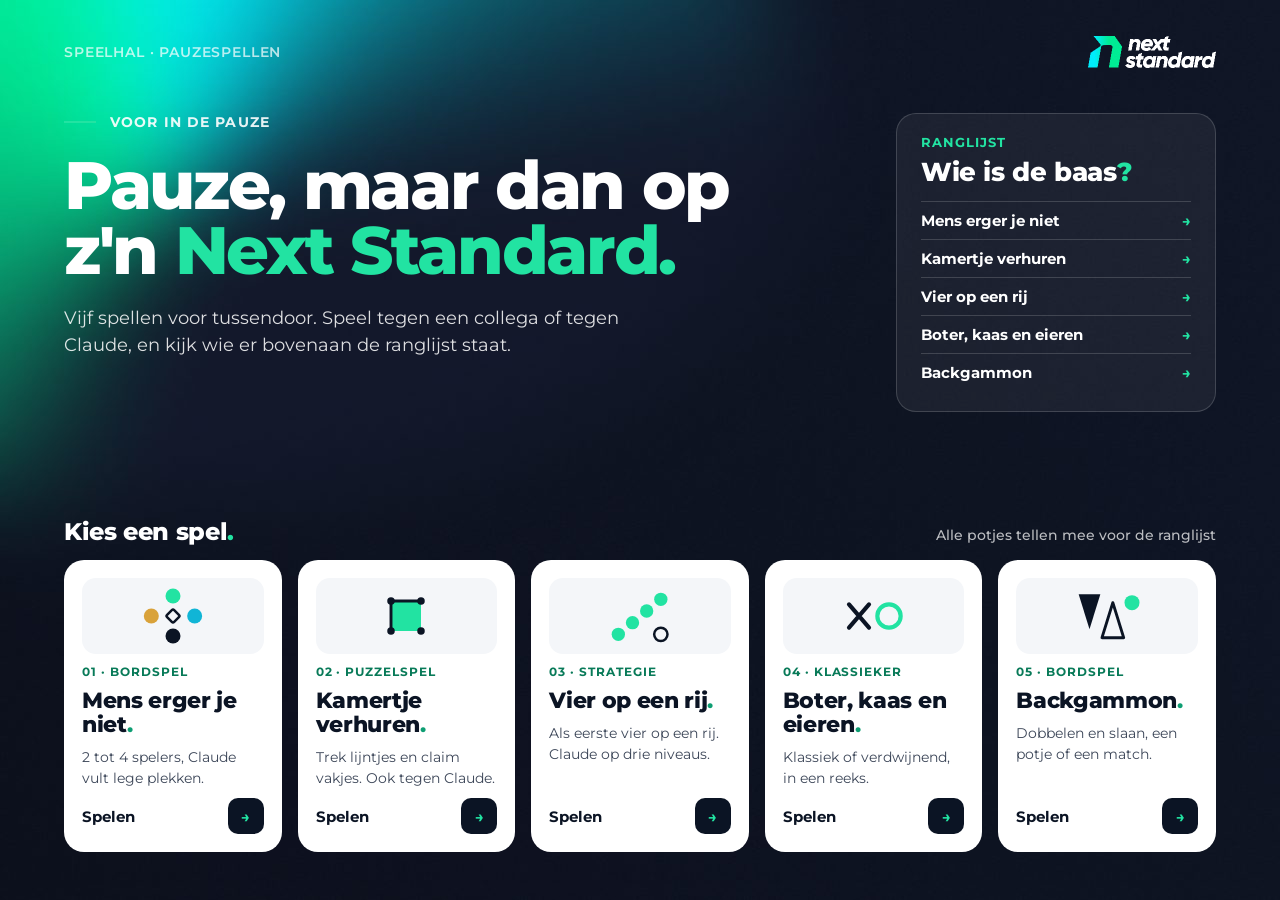
==== commit c9b603c2: "Add files via upload" ====
--- a/index.html
+++ b/index.html
@@ -3,165 +3,214 @@
 <head>
 <meta charset="UTF-8">
 <meta name="viewport" content="width=device-width, initial-scale=1.0">
+<meta name="theme-color" content="#0B1424">
 <title>Speelhal — Next Standard</title>
 <link rel="preconnect" href="https://fonts.googleapis.com">
 <link rel="preconnect" href="https://fonts.gstatic.com" crossorigin>
 <link href="https://fonts.googleapis.com/css2?family=Montserrat:wght@400;500;600;700;800&display=swap" rel="stylesheet">
 <link rel="stylesheet" href="speelhal.css?v=2026-10-19">
 <style>
-  body { display: block; padding: 0; background: var(--paper-2); }
-  .hub-hero { padding: 40px 64px 88px; display: flex; flex-direction: column; gap: 112px; }
-  .hub-hero-top { display: flex; align-items: center; justify-content: space-between; gap: 24px; flex-wrap: wrap; }
-  .hub-kicker { font-size: 14px; font-weight: 600; letter-spacing: 0.06em; text-transform: uppercase; color: rgba(255,255,255,0.68); }
-  .hub-intro { max-width: 1040px; display: flex; flex-direction: column; gap: 28px; }
-  .hub-hero .eyebrow { color: var(--accent); }
+  html, body { background: var(--ink); }
+  body { display: block; padding: 0; color: #fff; }
+  .hub { min-height: 100vh; min-height: 100dvh; padding: 36px 64px 48px; display: flex; }
+  .hub-inner { width: 100%; max-width: 1440px; margin: 0 auto; display: flex; flex-direction: column; }
+
+  .hub-top { display: flex; align-items: center; justify-content: space-between; gap: 24px; }
+  .hub-kicker { font-size: 14px; font-weight: 600; letter-spacing: 0.06em; text-transform: uppercase; color: rgba(255,255,255,0.72); }
+
+  .hub-hero { margin-top: clamp(28px, 5vh, 64px); display: flex; align-items: flex-start; justify-content: space-between; gap: 32px 64px; }
+  .hub-intro { max-width: 860px; display: flex; flex-direction: column; gap: 22px; }
+  .hub-hero .eyebrow { color: rgba(255,255,255,0.9); }
   .hub-title {
     font-family: var(--font-display); font-weight: 800; color: #fff;
-    font-size: clamp(48px, 7vw, 96px); line-height: 0.96; letter-spacing: -0.035em; text-wrap: balance;
+    font-size: clamp(44px, 5.2vw, 80px); line-height: 0.98; letter-spacing: -0.035em; text-wrap: balance;
   }
   .hub-title span { color: var(--accent); }
-  .hub-lead { max-width: 680px; font-size: 20px; line-height: 1.5; color: rgba(255,255,255,0.86); }
-
-  .hub-main { padding: 64px; display: flex; flex-direction: column; gap: 32px; max-width: 1440px; margin: 0 auto; }
-  .hub-head { display: flex; align-items: baseline; justify-content: space-between; gap: 12px 24px; flex-wrap: wrap; }
-  .hub-head h2 { font-family: var(--font-display); font-weight: 800; font-size: 44px; letter-spacing: -0.02em; }
-  .hub-head h2::after { content: '.'; color: var(--accent-strong); }
-  .hub-head span { font-size: 15px; font-weight: 500; color: var(--muted); }
-
-  .hub-grid { display: grid; grid-template-columns: repeat(auto-fill, minmax(min(100%, 380px), 1fr)); gap: 24px; }
+  .hub-lead { max-width: 620px; font-size: 18px; line-height: 1.5; color: rgba(255,255,255,0.86); }
+
+  /* ranglijst als losse verwijzing */
+  .hub-rank {
+    width: 320px; flex: none;
+    background: rgba(255,255,255,0.06); border: 1px solid var(--line-on-dark); border-radius: var(--radius);
+    padding: 20px 24px; display: flex; flex-direction: column; gap: 8px;
+  }
+  .hub-rank-label { font-size: 13px; font-weight: 700; letter-spacing: 0.08em; text-transform: uppercase; color: var(--accent); }
+  .hub-rank h2 { font-family: var(--font-display); font-weight: 800; font-size: 26px; letter-spacing: -0.015em; line-height: 1.1; }
+  .hub-rank h2 span { color: var(--accent); }
+  .hub-rank ul { list-style: none; margin-top: 6px; border-top: 1px solid var(--line-on-dark); }
+  .hub-rank li + li { border-top: 1px solid var(--line-on-dark); }
+  .hub-rank a {
+    display: flex; justify-content: space-between; align-items: center; gap: 12px; padding: 9px 0;
+    color: #fff; text-decoration: none; font-weight: 700; font-size: 15px;
+  }
+  .hub-rank a span { color: var(--accent); transition: transform .18s; }
+  .hub-rank a:hover { color: var(--accent); }
+  .hub-rank a:hover span { transform: translateX(4px); }
+
+  /* spellen */
+  .hub-games { margin-top: auto; padding-top: 40px; display: flex; flex-direction: column; gap: 14px; }
+  .hub-games-head { display: flex; align-items: baseline; justify-content: space-between; gap: 6px 24px; flex-wrap: wrap; }
+  .hub-games-head h2 { font-family: var(--font-display); font-weight: 800; font-size: 24px; letter-spacing: -0.015em; }
+  .hub-games-head h2::after { content: '.'; color: var(--accent); }
+  .hub-games-head span { font-size: 14px; font-weight: 500; color: rgba(255,255,255,0.72); }
+
+  .hub-grid { list-style: none; display: grid; grid-template-columns: repeat(5, minmax(0, 1fr)); gap: 16px; }
   .hub-card {
-    background: var(--paper); border: 1px solid var(--line); border-radius: var(--radius);
-    padding: 32px; display: flex; flex-direction: column; gap: 14px;
-    transition: box-shadow .2s, transform .2s;
-  }
-  .hub-card:hover { box-shadow: 0 24px 60px -36px rgba(11,20,36,0.35); transform: translateY(-2px); }
-  .hub-num { font-size: 13px; font-weight: 700; letter-spacing: 0.08em; text-transform: uppercase; color: var(--accent-ink); }
-  .hub-card h3 { font-family: var(--font-display); font-weight: 800; font-size: 30px; line-height: 1.05; letter-spacing: -0.015em; }
-  .hub-card h3::after { content: '.'; color: var(--accent-strong); }
-  .hub-card p { font-size: 16px; line-height: 1.5; color: var(--ink-soft); }
-  .hub-tags { display: flex; gap: 8px; flex-wrap: wrap; margin-top: auto; padding-top: 10px; }
-  .hub-tags span { font-size: 13px; font-weight: 600; padding: 6px 12px; border: 1px solid var(--line); border-radius: 999px; }
-  .hub-play {
-    align-self: flex-start; margin-top: 8px; background: var(--ink); color: #fff; text-decoration: none;
-    font-weight: 700; font-size: 15px; padding: 13px 22px; border-radius: var(--radius-sm);
-    display: inline-flex; gap: 10px; align-items: center; transition: background .15s;
-  }
-  .hub-play span { color: var(--accent); transition: transform .18s; }
-  .hub-play:hover { background: var(--ink-2); }
-  .hub-play:hover span { transform: translateX(4px); }
-  /* hele kaart klikbaar via de knop */
-  .hub-card { position: relative; }
-  .hub-card .hub-play::after { content: ''; position: absolute; inset: 0; border-radius: var(--radius); }
-
-  .hub-rank { background: var(--ink); color: #fff; border-color: var(--ink); }
-  .hub-rank:hover { transform: none; box-shadow: none; }
-  .hub-rank .hub-num { color: var(--accent); }
-  .hub-rank h3::after { content: '?'; color: var(--accent); }
-  .hub-rank p { color: rgba(255,255,255,0.78); }
-  .hub-rank ul { list-style: none; display: flex; flex-direction: column; margin-top: auto; border-top: 1px solid var(--line-on-dark); }
-  .hub-rank li a {
-    display: flex; justify-content: space-between; align-items: center; gap: 12px;
-    padding: 12px 2px; border-bottom: 1px solid var(--line-on-dark);
-    color: #fff; text-decoration: none; font-weight: 700; font-size: 15px;
-  }
-  .hub-rank li a span { color: var(--accent); transition: transform .18s; }
-  .hub-rank li a:hover { color: var(--accent); }
-  .hub-rank li a:hover span { transform: translateX(4px); }
-
-  .hub-foot { padding: 28px 64px 40px; max-width: 1440px; margin: 0 auto; }
-
+    height: 100%; background: var(--paper); color: var(--ink); text-decoration: none;
+    border-radius: var(--radius); padding: 18px; display: flex; flex-direction: column; gap: 10px;
+    transition: transform .2s, box-shadow .2s;
+  }
+  .hub-card:hover { transform: translateY(-4px); box-shadow: 0 24px 48px -24px rgba(0,0,0,0.6); }
+  .hub-card:focus-visible { outline: 3px solid var(--accent); outline-offset: 3px; }
+  .hub-icon { height: 76px; border-radius: 14px; background: var(--paper-2); display: grid; place-items: center; }
+  .hub-icon svg { width: 80px; height: 60px; display: block; }
+  .hub-num { font-size: 12px; font-weight: 700; letter-spacing: 0.08em; text-transform: uppercase; color: var(--accent-ink); }
+  .hub-name { font-family: var(--font-display); font-size: 22px; font-weight: 800; letter-spacing: -0.015em; line-height: 1.1; }
+  .hub-name::after { content: '.'; color: var(--accent-strong); }
+  .hub-desc { font-size: 14px; line-height: 1.45; color: var(--ink-soft); }
+  .hub-go { margin-top: auto; display: flex; align-items: center; justify-content: space-between; font-size: 15px; font-weight: 700; }
+  .hub-go i {
+    font-style: normal; width: 36px; height: 36px; border-radius: 10px; background: var(--ink); color: var(--accent);
+    display: grid; place-items: center; transition: transform .18s;
+  }
+  .hub-card:hover .hub-go i { transform: translateX(3px); }
+
+  /* lage schermen (laptops): alles compacter zodat het op één scherm blijft */
+  @media (min-width: 641px) and (max-height: 860px) {
+    .hub { padding-top: 26px; padding-bottom: 30px; }
+    .hub-hero { margin-top: 26px; }
+    .hub-intro { gap: 16px; }
+    .hub-title { font-size: clamp(44px, 4.6vw, 64px); }
+    .hub-lead { font-size: 17px; }
+    .hub-rank { padding: 16px 22px; gap: 4px; }
+    .hub-rank h2 { font-size: 22px; }
+    .hub-rank a { padding: 6px 0; font-size: 14px; }
+    .hub-games { padding-top: 24px; gap: 12px; }
+    .hub-card { padding: 16px; gap: 8px; }
+    .hub-icon { height: 60px; }
+    .hub-icon svg { width: 64px; height: 48px; }
+    .hub-name { font-size: 20px; }
+  }
+  @media (min-width: 641px) and (max-height: 740px) {
+    .hub-icon { height: 48px; }
+    .hub-icon svg { width: 52px; height: 39px; }
+    .hub-desc { font-size: 13px; }
+    .hub-go i { width: 32px; height: 32px; }
+  }
+
+  /* tussenmaten */
+  @media (max-width: 1180px) {
+    .hub { padding: 32px 40px 40px; }
+    .hub-grid { grid-template-columns: repeat(3, minmax(0, 1fr)); }
+  }
+  @media (max-width: 900px) {
+    .hub-hero { flex-direction: column; }
+    .hub-rank { width: 100%; max-width: 560px; }
+  }
+
+  /* telefoon: donkere achtergrond loopt door, kaarten compact onder elkaar */
   @media (max-width: 640px) {
-    .hub-hero { padding: 24px 16px 56px; gap: 64px; }
-    .hub-hero .ns-logo { width: 104px; height: 26px; }
-    .hub-lead { font-size: 17px; }
-    .hub-main { padding: 40px 16px; gap: 24px; }
-    .hub-head h2 { font-size: 34px; }
-    .hub-card { padding: 24px; }
-    .hub-card h3 { font-size: 26px; }
-    .hub-foot { padding: 24px 16px 32px; }
+    .hub { padding: 22px 16px 32px; background-size: 170% auto; background-position: left top; }
+    .hub-top .ns-logo { width: 104px; height: 26px; }
+    .hub-kicker { font-size: 12px; }
+    .hub-hero { margin-top: 36px; gap: 28px; }
+    .hub-intro { gap: 16px; }
+    .hub-title { font-size: clamp(38px, 11vw, 48px); }
+    .hub-lead { font-size: 16px; }
+    .hub-games { margin-top: 36px; padding-top: 0; }
+    .hub-grid { grid-template-columns: minmax(0, 1fr); gap: 10px; }
+    .hub-card {
+      display: grid; grid-template-columns: 64px minmax(0, 1fr) auto; grid-template-rows: auto auto auto;
+      column-gap: 14px; row-gap: 2px; align-items: center; padding: 14px;
+    }
+    .hub-icon { grid-row: 1 / span 3; height: 64px; border-radius: 12px; }
+    .hub-icon svg { width: 52px; height: 40px; }
+    .hub-num { grid-column: 2; font-size: 11px; }
+    .hub-name { grid-column: 2; font-size: 19px; }
+    .hub-desc { grid-column: 2; font-size: 13px; }
+    .hub-go { grid-column: 3; grid-row: 1 / span 3; margin: 0; }
+    .hub-go b { display: none; }
+    .hub-rank { padding: 18px 20px; }
+    /* op de telefoon eerst de spellen, daarna de ranglijst */
+    .hub-hero { display: contents; }
+    .hub-intro { margin-top: 36px; order: 1; }
+    .hub-games { order: 2; }
+    .hub-rank { order: 3; margin-top: 28px; max-width: none; }
   }
 </style>
 </head>
 <body>
-<header class="hub-hero gloed">
-  <div class="hub-hero-top">
-    <span class="hub-kicker">Speelhal · Pauzespellen</span>
-    <span class="ns-logo on-dark" role="img" aria-label="Next Standard"></span>
+<div class="hub gloed">
+  <div class="hub-inner">
+    <header class="hub-top">
+      <span class="hub-kicker">Speelhal · Pauzespellen</span>
+      <span class="ns-logo on-dark" role="img" aria-label="Next Standard"></span>
+    </header>
+
+    <section class="hub-hero">
+      <div class="hub-intro">
+        <div class="eyebrow">Voor in de pauze</div>
+        <h1 class="hub-title">Pauze, maar dan op z'n <span>Next Standard.</span></h1>
+        <p class="hub-lead">Vijf spellen voor tussendoor. Speel tegen een collega of tegen Claude, en kijk wie er bovenaan de ranglijst staat.</p>
+      </div>
+
+      <nav class="hub-rank" aria-label="Ranglijsten">
+        <div class="hub-rank-label">Ranglijst</div>
+        <h2>Wie is de baas<span>?</span></h2>
+        <ul>
+          <li><a href="mensergerjeniet.html#ranglijst">Mens erger je niet <span>→</span></a></li>
+          <li><a href="kamertjeverhuren.html#ranglijst">Kamertje verhuren <span>→</span></a></li>
+          <li><a href="vieropeenrij.html#ranglijst">Vier op een rij <span>→</span></a></li>
+          <li><a href="boterkaaseieren.html#ranglijst">Boter, kaas en eieren <span>→</span></a></li>
+          <li><a href="backgammon.html#ranglijst">Backgammon <span>→</span></a></li>
+        </ul>
+      </nav>
+    </section>
+
+    <section class="hub-games" aria-labelledby="gamesTitle">
+      <div class="hub-games-head">
+        <h2 id="gamesTitle">Kies een spel</h2>
+        <span>Alle potjes tellen mee voor de ranglijst</span>
+      </div>
+      <ul class="hub-grid">
+        <li><a class="hub-card" href="mensergerjeniet.html">
+          <div class="hub-icon"><svg viewBox="0 0 96 72" aria-hidden="true"><circle cx="48" cy="12" r="9" fill="#22E3A2"/><circle cx="74" cy="36" r="9" fill="#10B5D6"/><circle cx="48" cy="60" r="9" fill="#0B1424"/><circle cx="22" cy="36" r="9" fill="#D9A23A"/><rect x="42" y="30" width="12" height="12" rx="2" transform="rotate(45 48 36)" fill="none" stroke="#0B1424" stroke-width="3"/></svg></div>
+          <div class="hub-num">01 · Bordspel</div>
+          <div class="hub-name">Mens erger je niet</div>
+          <div class="hub-desc">2 tot 4 spelers, Claude vult lege plekken.</div>
+          <div class="hub-go"><b>Spelen</b><i aria-hidden="true">→</i></div>
+        </a></li>
+        <li><a class="hub-card" href="kamertjeverhuren.html">
+          <div class="hub-icon"><svg viewBox="0 0 96 72" aria-hidden="true"><rect x="30" y="18" width="36" height="36" fill="#22E3A2"/><path d="M30 54V18h36" fill="none" stroke="#0B1424" stroke-width="3.5" stroke-linecap="round" stroke-linejoin="round"/><g fill="#0B1424"><circle cx="30" cy="18" r="4.5"/><circle cx="66" cy="18" r="4.5"/><circle cx="30" cy="54" r="4.5"/><circle cx="66" cy="54" r="4.5"/></g></svg></div>
+          <div class="hub-num">02 · Puzzelspel</div>
+          <div class="hub-name">Kamertje verhuren</div>
+          <div class="hub-desc">Trek lijntjes en claim vakjes. Ook tegen Claude.</div>
+          <div class="hub-go"><b>Spelen</b><i aria-hidden="true">→</i></div>
+        </a></li>
+        <li><a class="hub-card" href="vieropeenrij.html">
+          <div class="hub-icon"><svg viewBox="0 0 96 72" aria-hidden="true"><g fill="#22E3A2"><circle cx="22" cy="58" r="8"/><circle cx="39" cy="44" r="8"/><circle cx="56" cy="30" r="8"/><circle cx="73" cy="16" r="8"/></g><circle cx="73" cy="58" r="8" fill="none" stroke="#0B1424" stroke-width="3"/></svg></div>
+          <div class="hub-num">03 · Strategie</div>
+          <div class="hub-name">Vier op een rij</div>
+          <div class="hub-desc">Als eerste vier op een rij. Claude op drie niveaus.</div>
+          <div class="hub-go"><b>Spelen</b><i aria-hidden="true">→</i></div>
+        </a></li>
+        <li><a class="hub-card" href="boterkaaseieren.html">
+          <div class="hub-icon"><svg viewBox="0 0 96 72" aria-hidden="true"><path d="M18 22l24 28M42 22L18 50" stroke="#0B1424" stroke-width="5" stroke-linecap="round"/><circle cx="66" cy="36" r="14" fill="none" stroke="#22E3A2" stroke-width="5"/></svg></div>
+          <div class="hub-num">04 · Klassieker</div>
+          <div class="hub-name">Boter, kaas en eieren</div>
+          <div class="hub-desc">Klassiek of verdwijnend, in een reeks.</div>
+          <div class="hub-go"><b>Spelen</b><i aria-hidden="true">→</i></div>
+        </a></li>
+        <li><a class="hub-card" href="backgammon.html">
+          <div class="hub-icon"><svg viewBox="0 0 96 72" aria-hidden="true"><path d="M14 10h26L27 52z" fill="#0B1424"/><path d="M42 62h26L55 20z" fill="none" stroke="#0B1424" stroke-width="3.5" stroke-linejoin="round"/><circle cx="78" cy="20" r="9" fill="#22E3A2"/></svg></div>
+          <div class="hub-num">05 · Bordspel</div>
+          <div class="hub-name">Backgammon</div>
+          <div class="hub-desc">Dobbelen en slaan, een potje of een match.</div>
+          <div class="hub-go"><b>Spelen</b><i aria-hidden="true">→</i></div>
+        </a></li>
+      </ul>
+    </section>
   </div>
-  <div class="hub-intro">
-    <div class="eyebrow">Voor in de pauze</div>
-    <h1 class="hub-title">Pauze, maar dan op z'n <span>Next Standard.</span></h1>
-    <p class="hub-lead">Vijf spellen voor tussendoor. Speel tegen een collega of tegen Claude, en kijk wie er bovenaan de ranglijst staat.</p>
-  </div>
-</header>
-
-<main class="hub-main">
-  <div class="hub-head">
-    <h2>Kies een spel</h2>
-    <span>Alle potjes tellen mee voor de ranglijst</span>
-  </div>
-
-  <div class="hub-grid">
-    <article class="hub-card">
-      <div class="hub-num">01 · Bordspel</div>
-      <h3>Mens erger je niet</h3>
-      <p>De klassieker met pionnen, zessen en net dat ene beetje pech. Met 2 tot 4 collega's aan één scherm, Claude vult lege plekken.</p>
-      <div class="hub-tags"><span>2 tot 4 spelers</span><span>Claude vult aan</span></div>
-      <a class="hub-play" href="mensergerjeniet.html">Spelen <span>→</span></a>
-    </article>
-
-    <article class="hub-card">
-      <div class="hub-num">02 · Puzzelspel</div>
-      <h3>Kamertje verhuren</h3>
-      <p>Trek lijntjes, claim vakjes en pas op voor de dubbele kruis. Tegen een collega of tegen Claude.</p>
-      <div class="hub-tags"><span>2 spelers</span><span>Tegen Claude</span></div>
-      <a class="hub-play" href="kamertjeverhuren.html">Spelen <span>→</span></a>
-    </article>
-
-    <article class="hub-card">
-      <div class="hub-num">03 · Strategie</div>
-      <h3>Vier op een rij</h3>
-      <p>Laat schijven zakken en maak als eerste vier op een rij. Tegen een collega of tegen Claude op drie niveaus.</p>
-      <div class="hub-tags"><span>2 spelers</span><span>Tegen Claude</span></div>
-      <a class="hub-play" href="vieropeenrij.html">Spelen <span>→</span></a>
-    </article>
-
-    <article class="hub-card">
-      <div class="hub-num">04 · Klassieker</div>
-      <h3>Boter, kaas en eieren</h3>
-      <p>Klassiek of verdwijnend, in een reeks tegen een collega. Wie wint de reeks?</p>
-      <div class="hub-tags"><span>2 spelers</span><span>Reeksen</span></div>
-      <a class="hub-play" href="boterkaaseieren.html">Spelen <span>→</span></a>
-    </article>
-
-    <article class="hub-card">
-      <div class="hub-num">05 · Bordspel</div>
-      <h3>Backgammon</h3>
-      <p>Dobbelen, slaan en als eerste thuis zijn. Een los potje of een match tot 3, 5 of 7 punten.</p>
-      <div class="hub-tags"><span>2 spelers</span><span>Matches</span></div>
-      <a class="hub-play" href="backgammon.html">Spelen <span>→</span></a>
-    </article>
-
-    <article class="hub-card hub-rank">
-      <div class="hub-num">Ranglijst</div>
-      <h3>Wie is de baas</h3>
-      <p>Elk spel houdt een eigen Elo-ranglijst bij, met dezelfde collega's. Winnen van een sterkere tegenstander levert meer op.</p>
-      <ul>
-        <li><a href="mensergerjeniet.html#ranglijst">Mens erger je niet <span>→</span></a></li>
-        <li><a href="kamertjeverhuren.html#ranglijst">Kamertje verhuren <span>→</span></a></li>
-        <li><a href="vieropeenrij.html#ranglijst">Vier op een rij <span>→</span></a></li>
-        <li><a href="boterkaaseieren.html#ranglijst">Boter, kaas en eieren <span>→</span></a></li>
-        <li><a href="backgammon.html#ranglijst">Backgammon <span>→</span></a></li>
-      </ul>
-    </article>
-  </div>
-</main>
-
-<div class="hub-foot">
-  <footer class="footer">
-    <div class="vals"><span>Commitment</span><span>Lef</span><span>Uniek</span><span>Bruisend</span></div>
-    <div class="claim">Make it work</div>
-  </footer>
 </div>
 </body>
 </html>
--- a/speelhal.css
+++ b/speelhal.css
@@ -112,7 +112,9 @@
 /* ---------- opbouw: intro + setup ---------- */
 .view-main { display: flex; flex-direction: column; gap: 40px; }
 .setup-wrap { display: flex; flex-wrap: wrap; gap: 40px 64px; align-items: flex-start; }
-.intro { flex: 1 1 340px; max-width: 460px; display: flex; flex-direction: column; gap: 22px; }
+.intro { flex: 0 1 440px; min-width: 0; display: flex; flex-direction: column; gap: 22px; container-type: inline-size; }
+/* titel schaalt mee met de kolom, zodat ook lange woorden (Backgammon) binnen de kolom blijven */
+.intro .page-title { font-size: clamp(36px, 13cqi, 64px); overflow-wrap: break-word; }
 .app.playing .setup-wrap { display: none; }
 
 /* resume */
@@ -437,6 +439,9 @@
   .topbar-actions .ns-logo { display: none; }
   .crumbs .crumb-sep, .crumbs .crumb-current { display: none; }
   .setup { padding: 22px; }
+  .size-chip { padding: 12px; }
+  .size-chip strong { font-size: 16px; }
+  .mode-toggle button { padding: 12px 6px; font-size: 14px; gap: 6px; }
   .player-row { grid-template-columns: minmax(0, 1fr); }
   .board-wrap { padding: 12px; border-radius: 18px; }
   .player-card { padding: 14px 16px; grid-template-columns: minmax(0, 1fr); }
